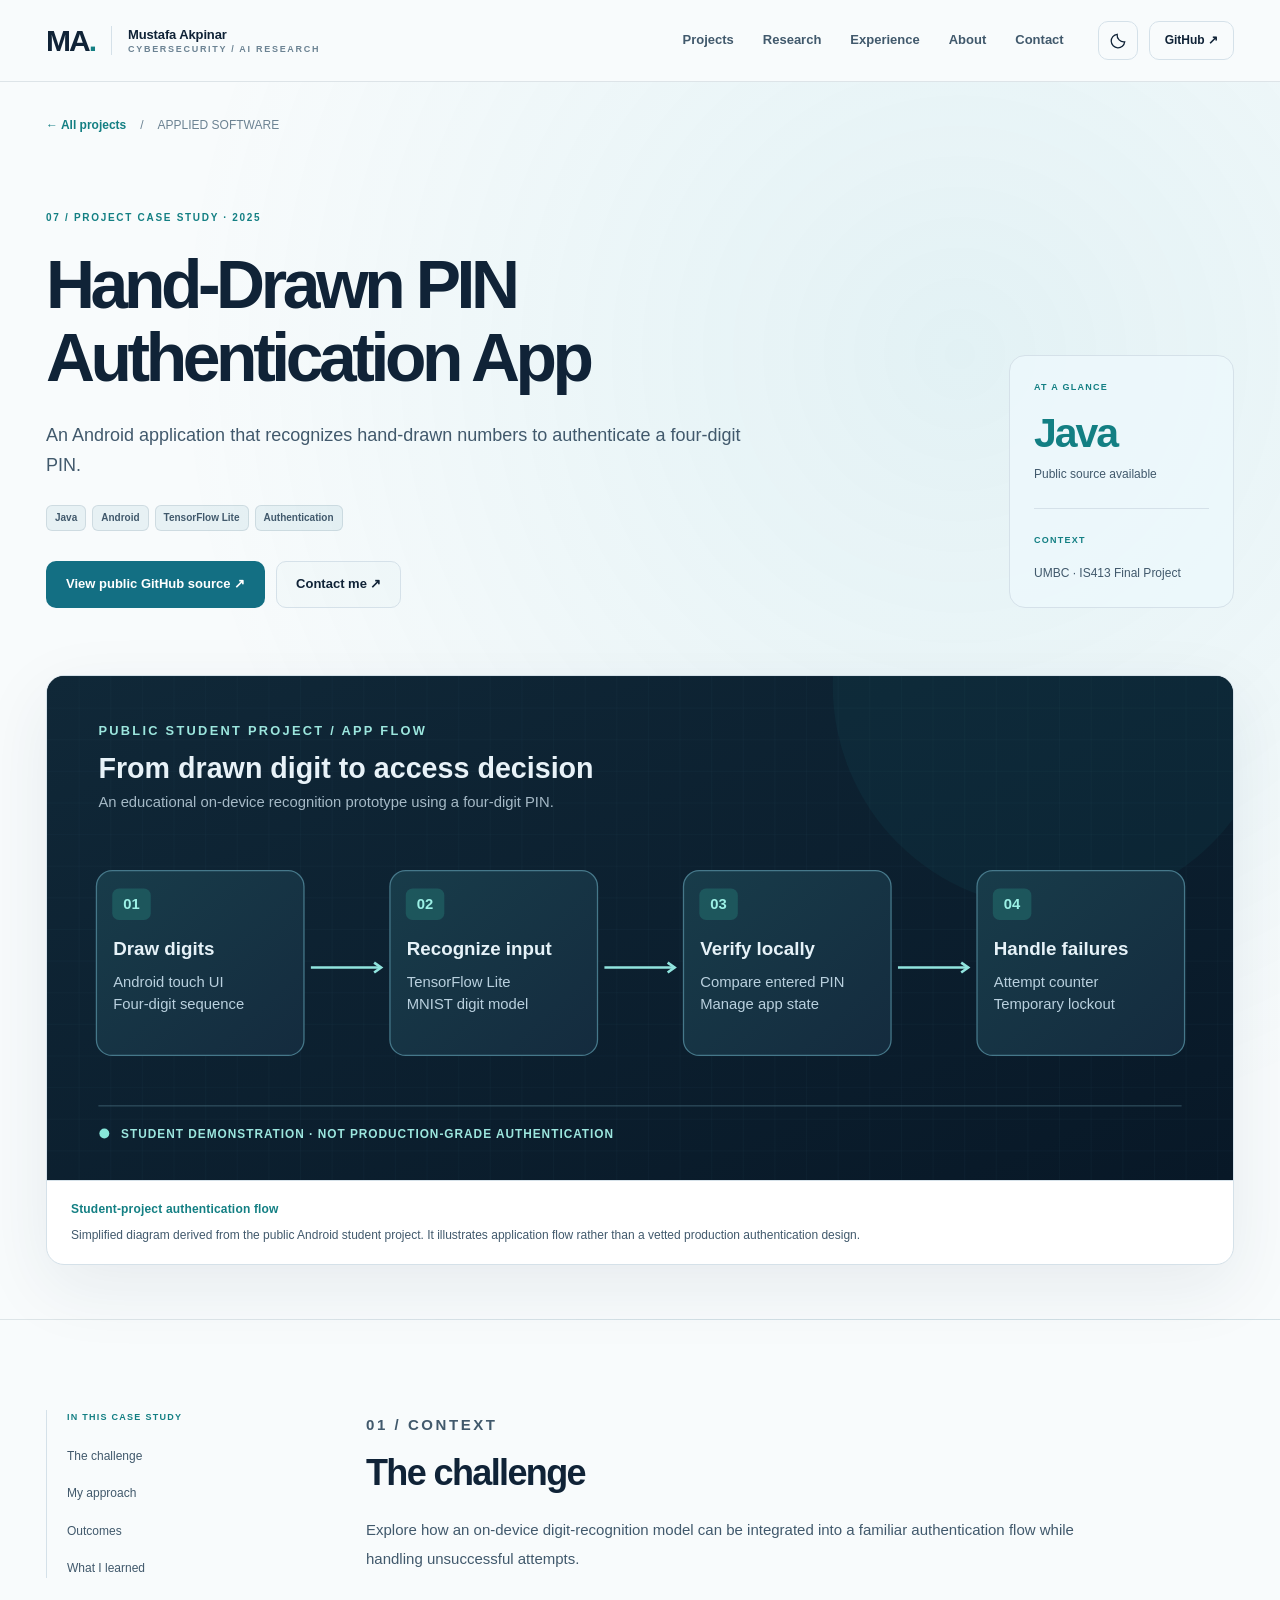
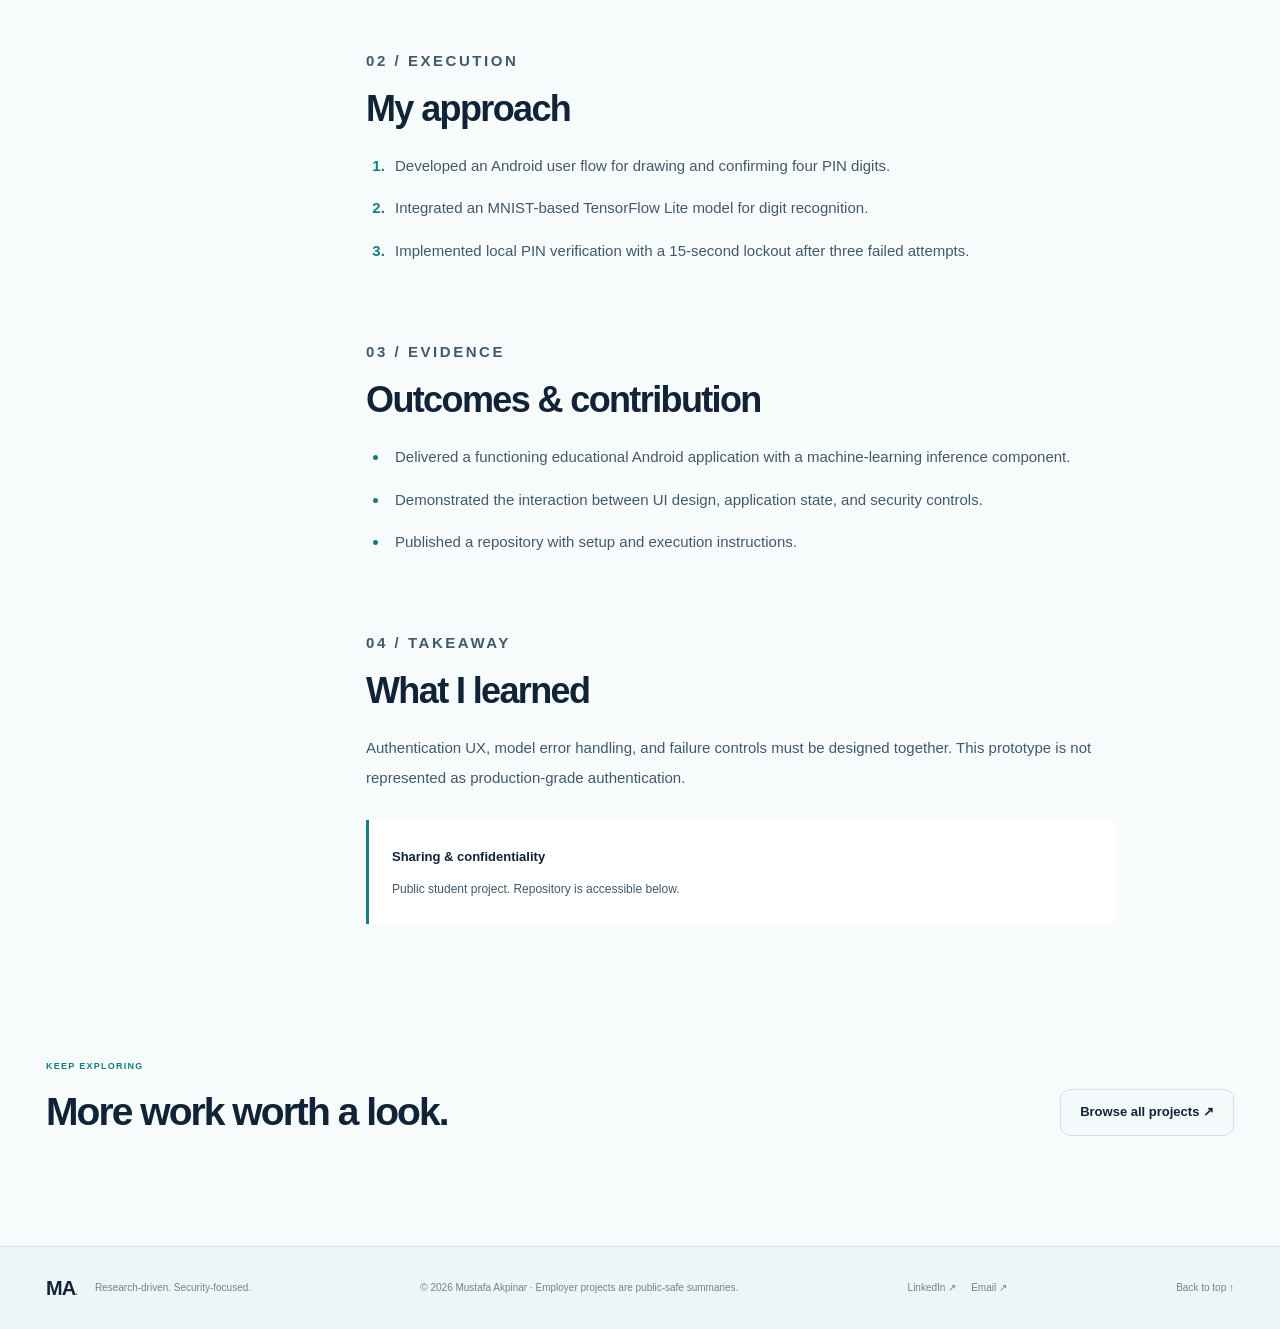
==== projects/android-pin-auth.html @ acc8a4e3 "Move portfolio site files to repository root for GitHub Pages" ====
<!DOCTYPE html>
<html data-theme="light" lang="en"><head><meta charset="utf-8"/><meta content="width=device-width,initial-scale=1" name="viewport"/><meta content="#f8fbfc" name="theme-color"/><meta content="An Android application that recognizes hand-drawn numbers to authenticate a four-digit PIN." name="description"/><title>Hand-Drawn PIN Authentication App | Mustafa Akpinar</title><meta property="og:type" content="website"/><meta property="og:title" content="Mustafa Akpinar | Cybersecurity &amp; AI Research"/><link href="../assets/favicon.svg" rel="icon" type="image/svg+xml"/><link href="../styles.css" rel="stylesheet"/><script>try{const t=localStorage.getItem('ma-theme');if(t==='light'||t==='dark')document.documentElement.dataset.theme=t}catch(e){}</script></head><body><a class="skip-link" href="#main">Skip to content</a>
<header class="site-header" id="top"><div class="container header-inner">
<a aria-label="Mustafa Akpinar, home" class="brand" href="../index.html#top"><span class="brand-mark">MA<span>.</span></span><span class="brand-copy"><strong>Mustafa Akpinar</strong><small>CYBERSECURITY / AI RESEARCH</small></span></a>
<nav aria-label="Primary navigation" class="primary-nav" id="site-nav"><a href="../index.html#work">Projects</a><a href="../index.html#research">Research</a><a href="../index.html#experience">Experience</a><a href="../index.html#about">About</a><a href="../index.html#contact">Contact</a></nav>
<div class="header-actions"><button aria-label="Switch to dark mode" class="theme-toggle" data-theme-toggle="" title="Toggle color theme"><svg aria-hidden="true" class="theme-sun" fill="none" stroke="currentColor" stroke-width="1.7" viewbox="0 0 24 24"><circle cx="12" cy="12" r="4"></circle><path d="M12 2v2m0 16v2M4.93 4.93l1.41 1.41m11.32 11.32 1.41 1.41M2 12h2m16 0h2M4.93 19.07l1.41-1.41M17.66 6.34l1.41-1.41"></path></svg><svg aria-hidden="true" class="theme-moon" fill="none" stroke="currentColor" stroke-width="1.7" viewbox="0 0 24 24"><path d="M20.9 13.1A9 9 0 0 1 10.9 3.1 9 9 0 1 0 20.9 13.1Z"></path></svg></button>
<a class="github-btn" href="https://github.com/makpinar11" rel="noopener noreferrer" target="_blank">GitHub <span aria-hidden="true">↗</span></a>
<button aria-controls="site-nav" aria-expanded="false" aria-label="Open navigation" class="nav-toggle"><span></span><span></span><span></span></button></div>
</div></header><main id="main"><div class="detail-shell"><div class="container"><div class="breadcrumbs"><a href="../index.html#work">← All projects</a><span>/</span><span>APPLIED SOFTWARE</span></div><div class="detail-hero"><div><p class="section-kicker">07 / PROJECT CASE STUDY · 2025</p><h1>Hand-Drawn PIN Authentication App</h1><p class="detail-subtitle">An Android application that recognizes hand-drawn numbers to authenticate a four-digit PIN.</p><div class="tags"><span>Java</span><span>Android</span><span>TensorFlow Lite</span><span>Authentication</span></div><div class="detail-actions"><a class="btn btn-primary" href="https://github.com/makpinar11/IS413-Final-Project" rel="noopener noreferrer" target="_blank">View public GitHub source ↗</a><a class="btn btn-secondary" href="../index.html#contact">Contact me ↗</a></div></div><aside class="detail-stat"><span class="micro-label">AT A GLANCE</span><strong>Java</strong><p>Public source available</p><hr/><span class="micro-label">CONTEXT</span><p>UMBC · IS413 Final Project</p></aside></div><div class="detail-visual"><figure class="architecture-figure"><img alt="Android application flow: user draws four digits, an on-device classifier interprets them, local verification occurs, then failure handling or access decision." height="510" loading="lazy" src="../assets/diagram-android-auth-flow.svg" width="1200"/><figcaption><strong>Student-project authentication flow</strong><span>Simplified diagram derived from the public Android student project. It illustrates application flow rather than a vetted production authentication design.</span><span class="diagram-swipe-hint">On smaller screens, swipe horizontally to explore the diagram →</span></figcaption></figure></div></div></div>
<div class="container detail-layout"><div class="detail-nav"><span class="micro-label">IN THIS CASE STUDY</span><a href="#challenge">The challenge</a><a href="#approach">My approach</a><a href="#outcomes">Outcomes</a><a href="#lessons">What I learned</a></div><div class="detail-content"><section id="challenge"><p class="section-kicker">01 / CONTEXT</p><h2>The challenge</h2><p>Explore how an on-device digit-recognition model can be integrated into a familiar authentication flow while handling unsuccessful attempts.</p></section><section id="approach"><p class="section-kicker">02 / EXECUTION</p><h2>My approach</h2><ol><li>Developed an Android user flow for drawing and confirming four PIN digits.</li><li>Integrated an MNIST-based TensorFlow Lite model for digit recognition.</li><li>Implemented local PIN verification with a 15-second lockout after three failed attempts.</li></ol></section><section id="outcomes"><p class="section-kicker">03 / EVIDENCE</p><h2>Outcomes &amp; contribution</h2><ul><li>Delivered a functioning educational Android application with a machine-learning inference component.</li><li>Demonstrated the interaction between UI design, application state, and security controls.</li><li>Published a repository with setup and execution instructions.</li></ul></section><section id="lessons"><p class="section-kicker">04 / TAKEAWAY</p><h2>What I learned</h2><p>Authentication UX, model error handling, and failure controls must be designed together. This prototype is not represented as production-grade authentication.</p><div class="safe-note"><strong>Sharing &amp; confidentiality</strong><p>Public student project. Repository is accessible below.</p></div></section></div></div><div class="container next-project"><div><span class="micro-label">KEEP EXPLORING</span><h2>More work worth a look.</h2></div><a class="btn btn-secondary" href="../index.html#work">Browse all projects ↗</a></div></main><footer class="footer"><div class="container footer-inner"><div><strong>MA<span class="accent">.</span></strong><span>Research-driven. Security-focused.</span></div><p>© 2026 Mustafa Akpinar · Employer projects are public-safe summaries.</p><div class="footer-links"><a href="https://www.linkedin.com/in/mustafa-akpinar-583558202/" target="_blank" rel="noopener noreferrer" aria-label="Mustafa Akpinar on LinkedIn">LinkedIn ↗</a><a href="mailto:mmahir2004@gmail.com">Email ↗</a></div><a href="#top">Back to top ↑</a></div></footer>
<script defer="" src="../script.js"></script></body></html>
---- styles.css ----
/* Mustafa Akpinar · refined hybrid portfolio · no external dependencies */
:root{color-scheme:dark;--bg:#080f18;--bg-soft:#0b1621;--surface:#0e1b29;--surface-raised:#102333;--surface-tint:rgba(18,42,57,.72);--text:#edf4f7;--text-soft:#b1c2cb;--muted:#78919e;--line:#264151;--line-soft:rgba(153,213,221,.14);--accent:#91e4d7;--accent-strong:#61dacb;--accent-blue:#8cbef9;--glow:rgba(73,211,202,.18);--button-text:#06151b;--shadow:0 22px 70px rgba(0,0,0,.2);--header-bg:rgba(8,15,24,.92);--tag-bg:rgba(132,216,209,.08);--radius:20px;--serif:none}
html[data-theme=light]{color-scheme:light;--bg:#f8fbfc;--bg-soft:#eef5f7;--surface:#fff;--surface-raised:#f6fbfe;--surface-tint:rgba(237,248,252,.87);--text:#102337;--text-soft:#41596c;--muted:#6c8393;--line:#d5e1e9;--line-soft:rgba(26,70,94,.12);--accent:#137f83;--accent-strong:#0a8f8e;--accent-blue:#2865bc;--glow:rgba(28,160,181,.1);--button-text:#fff;--shadow:0 22px 70px rgba(23,55,75,.08);--header-bg:rgba(248,251,252,.94);--tag-bg:rgba(21,111,137,.07)}
*{box-sizing:border-box}html{scroll-behavior:smooth;scroll-padding-top:108px}body{margin:0;background:var(--bg);color:var(--text);font-family:Inter,ui-sans-serif,-apple-system,BlinkMacSystemFont,"Segoe UI",sans-serif;font-size:16px;line-height:1.6;-webkit-font-smoothing:antialiased}a{color:inherit;text-decoration:none}a:hover{color:var(--accent)}button{font:inherit}button,a{-webkit-tap-highlight-color:transparent}button:focus-visible,a:focus-visible{outline:3px solid var(--accent);outline-offset:4px}img,svg{max-width:100%}.container{max-width:1280px;width:calc(100% - 92px);margin:0 auto}.skip-link{position:absolute;top:-100px;left:18px;z-index:99;background:var(--accent);color:var(--button-text);padding:12px 20px;border-radius:10px}.skip-link:focus{top:12px}.accent{color:var(--accent)}
/* Header & navigation */
.site-header{height:82px;position:sticky;top:0;z-index:30;background:var(--header-bg);border-bottom:1px solid var(--line-soft);backdrop-filter:blur(18px);-webkit-backdrop-filter:blur(18px)}.header-inner{display:flex;align-items:center;gap:34px;height:100%}.brand{display:flex;align-items:center;gap:16px;min-width:285px}.brand-mark{letter-spacing:-2px;font-size:30px;line-height:1;font-weight:830;color:var(--text)}.brand-mark span{color:var(--accent)}.brand-copy{border-left:1px solid var(--line);padding-left:16px;display:flex;flex-direction:column;line-height:1.35}.brand-copy strong{font-size:13px;letter-spacing:-.01em}.brand-copy small{font-size:9px;font-weight:780;letter-spacing:.19em;color:var(--muted)}.primary-nav{display:flex;margin-left:auto;align-items:center;gap:29px}.primary-nav a{font-size:13px;color:var(--text-soft);font-weight:630;transition:color .2s}.primary-nav a:hover{color:var(--accent)}.header-actions{display:flex;align-items:center;gap:11px}.theme-toggle,.nav-toggle{height:39px;width:40px;display:inline-flex;align-items:center;justify-content:center;border:1px solid var(--line);border-radius:10px;background:transparent;color:var(--text);cursor:pointer;transition:background .2s,border-color .2s}.theme-toggle:hover,.nav-toggle:hover{background:var(--surface-raised);border-color:var(--accent)}.theme-toggle svg{width:18px;height:18px}.theme-moon{display:none}html[data-theme=light] .theme-sun{display:none}html[data-theme=light] .theme-moon{display:block}.github-btn{padding:9px 15px;border-radius:10px;border:1px solid var(--line);font-size:12px;font-weight:740;white-space:nowrap}.github-btn:hover{border-color:var(--accent)}.nav-toggle{display:none;flex-direction:column;gap:4px}.nav-toggle span{display:block;width:17px;height:1.7px;background:var(--text);transition:transform .2s,opacity .2s}.nav-toggle[aria-expanded=true] span:nth-child(1){transform:translateY(5.7px) rotate(45deg)}.nav-toggle[aria-expanded=true] span:nth-child(2){opacity:0}.nav-toggle[aria-expanded=true] span:nth-child(3){transform:translateY(-5.7px) rotate(-45deg)}
/* atmosphere */
main{position:relative;isolation:isolate}.ambient-glow{position:absolute;pointer-events:none;z-index:-2;top:-220px;right:-270px;width:min(75vw,950px);height:930px;border-radius:50%;background:radial-gradient(ellipse at center,rgba(30,122,156,.16),rgba(33,166,158,.07) 37%,transparent 68%);filter:blur(18px)}html[data-theme=light] .ambient-glow{background:radial-gradient(ellipse at center,rgba(118,182,215,.14),transparent 68%)}.hero-grid{position:absolute;pointer-events:none;z-index:-1;top:0;right:0;width:50%;height:740px;opacity:.18;background-image:linear-gradient(var(--line-soft) 1px,transparent 1px),linear-gradient(90deg,var(--line-soft) 1px,transparent 1px);background-size:44px 44px;mask-image:linear-gradient(90deg,transparent,black 40%,transparent)}
/* hero */
.hero{min-height:670px;padding:77px 0 76px;display:grid;grid-template-columns:1.12fr .9fr;align-items:center;gap:74px}.eyebrow,.section-kicker,.tiny-label,.micro-label{font-weight:790;letter-spacing:.17em;text-transform:uppercase;font-size:11px}.eyebrow{display:flex;align-items:center;gap:10px;color:var(--accent);font-size:10px;letter-spacing:.18em}.eyebrow-sep{opacity:.35}.pulse-dot,.status-dot{width:8px;height:8px;border-radius:100%;background:var(--accent);display:inline-block;box-shadow:0 0 0 5px rgba(106,222,209,.08),0 0 18px var(--glow)}.hero h1{font-size:clamp(42px,4.8vw,76px);line-height:1.085;letter-spacing:-.064em;font-weight:830;margin:33px 0 26px;white-space:nowrap}.headline-highlight{background:linear-gradient(90deg,#b1e8da 8%,#69d6c6 55%,#7da9f7 100%);background-clip:text;-webkit-background-clip:text;color:transparent}html[data-theme=light] .headline-highlight{background:linear-gradient(90deg,#09887e,#2169bb);background-clip:text;-webkit-background-clip:text}.hero-description{max-width:590px;font-size:16px;line-height:1.9;color:var(--text-soft)}.hero-description strong{color:var(--text);font-weight:730}.hero-actions{display:flex;gap:12px;flex-wrap:wrap;margin-top:29px}.btn{min-height:47px;display:inline-flex;align-items:center;justify-content:center;gap:23px;border-radius:10px;font-size:13px;font-weight:740;padding:12px 19px;border:1px solid var(--line);transition:transform .2s,background .2s,border-color .2s,box-shadow .2s}.btn span{font-size:17px}.btn:hover{transform:translateY(-2px)}.btn-primary{background:linear-gradient(118deg,#9de5d9,#78d0ca);color:#071a21;border-color:transparent}.btn-primary:hover{color:#071a21;box-shadow:0 9px 30px var(--glow)}html[data-theme=light] .btn-primary{background:#136f83;color:#fff}html[data-theme=light] .btn-primary:hover{color:#fff}.btn-secondary{background:rgba(100,170,175,.025);color:var(--text);border-color:var(--line)}.btn-secondary:hover{border-color:var(--accent);color:var(--text);background:var(--tag-bg)}.hero-credentials{display:flex;gap:23px;flex-wrap:wrap;margin-top:40px;color:var(--muted);font-size:10px;font-weight:800;letter-spacing:.085em}.hero-credentials b{font-weight:550}.hero-credentials span+span{border-left:1px solid var(--line);padding-left:23px}
/* Benchmark card */
.benchmark-card{overflow:hidden;border:1px solid var(--line);border-radius:18px;background:linear-gradient(145deg,var(--surface-tint),var(--surface));box-shadow:var(--shadow),0 0 70px rgba(45,156,163,.05);position:relative}.benchmark-card:before{content:"";position:absolute;inset:0 0 auto;height:2px;background:linear-gradient(90deg,transparent,var(--accent),transparent);opacity:.55}.panel-header{padding:15px 22px;border-bottom:1px solid var(--line);display:flex;justify-content:space-between;gap:10px;align-items:center;color:var(--muted);font-size:9px;font-weight:800;letter-spacing:.18em}.window-dots{color:var(--accent);font-size:18px;font-style:normal;letter-spacing:-.13em;margin-right:12px}.panel-content{padding:29px 28px 24px}.status-line{display:flex;justify-content:space-between;gap:12px;font-size:9px;letter-spacing:.105em;font-weight:800;color:var(--muted)}.status-line span:first-child{color:var(--accent)}.status-dot{height:6px;width:6px;margin-right:8px;vertical-align:middle}.benchmark-card h2{font-size:clamp(24px,2.25vw,33px);line-height:1.24;letter-spacing:-.046em;margin:23px 0 10px}.benchmark-card h2 em{font-style:normal;color:var(--accent)}.panel-explainer{max-width:390px;font-size:12px;color:var(--text-soft);line-height:1.75;margin:0 0 20px;min-height:45px}.metric-switch{display:inline-flex;padding:3px;background:rgba(127,188,198,.07);border:1px solid var(--line);border-radius:9px;gap:3px;margin-bottom:23px}.metric-btn{border:0;background:none;color:var(--muted);padding:6px 12px;font-size:11px;font-weight:750;cursor:pointer;border-radius:6px}.metric-btn.is-active{color:var(--text);background:var(--surface-raised);box-shadow:0 1px 5px rgba(0,0,0,.1)}.chart{display:grid;gap:17px}.chart-row{display:grid;grid-template-columns:98px 1fr 57px;align-items:center;gap:12px;font-size:11px;color:var(--text-soft)}.chart-row strong{text-align:right;font-size:12px;font-weight:770;color:var(--text)}.chart-track{height:8px;position:relative;border-radius:99px;background:rgba(124,178,189,.16);overflow:hidden}.chart-fill{height:100%;width:var(--bar);border-radius:99px;background:linear-gradient(90deg,#6ac8cf,#a1e6d8);transition:width .38s ease}.chart-row:nth-child(2) .chart-fill{background:linear-gradient(90deg,#5bb3db,#8cbee8)}.chart-row:nth-child(3) .chart-fill{background:linear-gradient(90deg,#8299d4,#b7bee7)}.benchmark-caveat{font-size:10px;color:var(--muted);border-top:1px solid var(--line);padding-top:17px;margin:25px 0 0}.panel-metrics{display:grid;grid-template-columns:repeat(3,1fr);border-top:1px solid var(--line);border-bottom:1px solid var(--line)}.panel-metrics>div{padding:17px 22px;border-right:1px solid var(--line);display:flex;flex-direction:column}.panel-metrics>div:last-child{border-right:0}.panel-metrics b{font-size:26px;line-height:1.2;color:var(--accent);letter-spacing:-.045em}.panel-metrics small{color:var(--muted);font-size:11px}.panel-bottom-link{padding:15px 24px;display:flex;justify-content:space-between;color:var(--accent);font-size:12px;font-weight:770}.panel-bottom-link:hover{background:var(--tag-bg)}
/* band */
.proof-band{border-top:1px solid var(--line);border-bottom:1px solid var(--line);background:var(--surface-tint)}.proof-inner{min-height:96px;display:grid;grid-template-columns:.75fr 1fr 1.2fr 1.15fr;align-items:center;gap:28px}.section-kicker{color:var(--accent);margin:0 0 22px}.proof-inner .section-kicker{margin:0;font-size:10px;white-space:nowrap}.proof-inner>div{display:flex;align-items:center;gap:13px;font-size:12px;font-weight:670;color:var(--text-soft)}.proof-num{border:1px solid var(--line);color:var(--accent);height:31px;min-width:31px;display:grid;place-items:center;border-radius:7px;font-size:10px;font-weight:850}
/* sections */
.section{padding:112px 0;border-bottom:1px solid var(--line-soft)}.section-heading{display:flex;align-items:end;justify-content:space-between;gap:50px;margin-bottom:38px}.section-heading h2,.section h2{font-size:clamp(37px,4.2vw,60px);letter-spacing:-.061em;line-height:1.14;font-weight:810;margin:0}.section h2 span{color:var(--accent)}.section-heading>p{max-width:345px;color:var(--text-soft);font-size:14px;line-height:1.8;margin:0 0 5px}.section-copy{color:var(--text-soft);line-height:1.85;max-width:515px}.section-kicker{font-size:10px}
/* featured cards */
.featured-grid{display:grid;grid-template-columns:repeat(3,minmax(0,1fr));gap:16px}.featured-card{background:linear-gradient(145deg,var(--surface),var(--surface-tint));border:1px solid var(--line);border-radius:var(--radius);overflow:hidden;position:relative;transition:transform .25s,border-color .25s,box-shadow .25s}.featured-card:hover,.project-card:hover{transform:translateY(-5px);border-color:rgba(125,224,213,.65);box-shadow:0 18px 46px rgba(0,0,0,.11)}.card-top{padding:19px 20px 0;display:flex;justify-content:space-between;align-items:center}.tiny-label{color:var(--accent);font-size:9px}.card-arrow{font-size:19px;color:var(--muted)}.featured-visual{padding:20px 20px 0}.schematic{display:flex;gap:10px;align-items:center;justify-content:center;min-height:154px;position:relative;border:1px solid var(--line-soft);border-radius:13px;background:radial-gradient(circle at 55% 50%,rgba(52,163,157,.13),transparent 75%),repeating-linear-gradient(90deg,transparent 0 35px,rgba(82,160,174,.035) 36px),var(--bg-soft);overflow:hidden;padding:20px 15px 29px}.mini-node{min-width:78px;padding:13px 8px;border:1px solid var(--line);background:var(--surface);border-radius:8px;font-size:10px;line-height:1.35;text-align:center;color:var(--muted)}.mini-node b{font-size:11px;color:var(--text);font-weight:730}.mini-node-bright{border-color:var(--accent);box-shadow:0 0 26px rgba(88,204,193,.1)}.wire{height:1px;flex:1;min-width:9px;max-width:40px;background:linear-gradient(90deg,var(--line),var(--accent));position:relative}.wire:after{content:"›";color:var(--accent);position:absolute;right:-2px;top:-13px;font-size:14px}.schematic-caption{position:absolute;bottom:10px;text-align:center;font-size:8px;letter-spacing:.14em;font-weight:790;color:var(--muted)}.schematic-simple{flex-direction:column;gap:8px;color:var(--muted);font-size:10px;letter-spacing:.1em}.schematic-orbit{font-size:43px;line-height:1;color:var(--accent)}.featured-body{padding:24px 23px 23px}.project-org{font-size:10px;color:var(--muted);font-weight:780;letter-spacing:.025em}.featured-card h3{font-size:21px;line-height:1.25;letter-spacing:-.033em;margin:9px 0 11px;min-height:55px}.featured-card p{font-size:12.5px;line-height:1.75;color:var(--text-soft);min-height:91px;margin:0 0 17px}.tags{display:flex;flex-wrap:wrap;gap:6px}.tags span{border-radius:6px;background:var(--tag-bg);border:1px solid var(--line-soft);color:var(--text-soft);padding:4px 8px;font-size:10px;font-weight:550}.text-link{display:inline-flex;align-items:center;gap:8px;color:var(--accent);font-size:12px;font-weight:780}.text-link:hover{gap:13px}.featured-card .text-link{margin-top:21px}.all-work-head{display:flex;justify-content:space-between;align-items:end;gap:24px;margin:72px 0 23px}.all-work-head h3{font-size:26px;letter-spacing:-.04em;margin:0}.all-work-head p{font-size:13px;color:var(--muted);margin:3px 0 0}.filters{display:flex;gap:7px;flex-wrap:wrap}.filter-btn{border:1px solid var(--line);border-radius:99px;background:transparent;color:var(--text-soft);padding:8px 14px;cursor:pointer;font-size:11px;font-weight:750}.filter-btn span{opacity:.65}.filter-btn.active{background:var(--accent);border-color:var(--accent);color:var(--button-text)}.filter-btn:not(.active):hover{border-color:var(--accent);color:var(--text)}.project-grid{display:grid;grid-template-columns:repeat(3,minmax(0,1fr));gap:14px}.project-card{padding:25px;background:var(--surface);border:1px solid var(--line);border-radius:17px;min-height:320px;display:flex;flex-direction:column;transition:transform .25s,border-color .25s,box-shadow .25s}.project-card[hidden]{display:none}.project-card-top{display:flex;justify-content:space-between;align-items:center;margin-bottom:21px}.project-glyph{font-size:30px;color:var(--accent);line-height:1}.project-card h3{font-size:20px;line-height:1.3;letter-spacing:-.03em;margin:8px 0 9px}.project-card p{font-size:12px;line-height:1.7;color:var(--text-soft);margin:0 0 16px}.project-card .tags{margin-top:auto}.project-card .text-link{margin-top:19px}.disclosure{border:1px dashed var(--line);color:var(--muted);font-size:11px;line-height:1.7;padding:15px 18px;border-radius:10px;margin:25px 0 0}.disclosure span{color:var(--accent);margin-right:6px}
/* research */
.research-section{background:linear-gradient(115deg,transparent,rgba(41,118,127,.075),transparent)}.research-layout{display:grid;grid-template-columns:1fr 1fr;gap:100px}.research-layout .section-copy{margin:23px 0 27px}.research-facts{border-top:1px solid var(--line)}.research-fact{padding:23px 2px;border-bottom:1px solid var(--line)}.research-fact>span{font-size:10px;color:var(--accent);letter-spacing:.15em;font-weight:780}.research-fact strong{display:block;margin-top:8px;font-size:19px;letter-spacing:-.03em}.research-fact p{color:var(--text-soft);font-size:12px;line-height:1.7;margin:8px 0 0}
/* experience */
.experience-grid{display:grid;grid-template-columns:1fr 1fr;gap:16px}.experience-card{border:1px solid var(--line);border-radius:18px;padding:34px;background:var(--surface);position:relative;overflow:hidden}.experience-card:before{content:"";height:3px;width:120px;position:absolute;top:0;left:34px;background:linear-gradient(90deg,var(--accent),transparent)}.experience-card-top{display:flex;justify-content:space-between;gap:15px;align-items:center;font-size:9px;font-weight:760;letter-spacing:.1em;color:var(--muted)}.experience-card-top .work-year{color:var(--accent)}.experience-card h3{font-size:25px;letter-spacing:-.043em;line-height:1.25;margin:26px 0 14px}.experience-card p{color:var(--text-soft);font-size:13px;line-height:1.85}.experience-card ul{color:var(--text-soft);font-size:12px;padding:0 0 0 18px;line-height:2.1;margin:13px 0 24px}.experience-card li::marker{color:var(--accent)}
/* about */
.about-layout{display:grid;grid-template-columns:1.02fr .9fr;gap:130px}.about-layout>div>p:not(.section-kicker){max-width:550px;font-size:14px;color:var(--text-soft);line-height:1.95}.about-layout h2{margin-bottom:23px}.about-side{border-left:1px solid var(--line);padding-left:45px}.info-block+.info-block{padding-top:28px;border-top:1px solid var(--line);margin-top:24px}.micro-label{display:block;color:var(--accent);font-size:9px;letter-spacing:.14em;margin-bottom:16px}.info-block h3{font-size:15px;letter-spacing:-.02em;margin:15px 0 2px}.info-block p{color:var(--text-soft);font-size:12px;margin:4px 0 0}.cert-list{display:flex;flex-wrap:wrap;gap:9px}.cert-list span{padding:8px 11px;border:1px solid var(--line);border-radius:7px;font-size:11px;color:var(--text-soft)}
/* toolkit */
.skills-section{background:var(--bg-soft)}.skills-section h2{margin-bottom:30px}.skill-grid{display:grid;grid-template-columns:repeat(3,1fr);border:1px solid var(--line);border-radius:17px;overflow:hidden}.skill-grid article{padding:30px;border-right:1px solid var(--line);background:var(--surface)}.skill-grid article:last-child{border-right:0}.skill-grid article>span{font-size:10px;letter-spacing:.13em;color:var(--accent);font-weight:800}.skill-grid h3{font-size:19px;letter-spacing:-.03em;margin:18px 0 9px}.skill-grid p{font-size:12px;line-height:1.9;color:var(--text-soft)}
/* Contact & footer */
.contact-section{background:radial-gradient(ellipse at 80% 35%,var(--glow),transparent 50%)}.contact-inner{display:flex;align-items:end;justify-content:space-between;gap:32px}.contact-inner p:not(.section-kicker){max-width:520px;font-size:14px;color:var(--text-soft);line-height:1.8;margin:24px 0 0}.contact-actions{display:flex;gap:12px;flex-wrap:wrap;margin-bottom:4px}.footer{border-top:1px solid var(--line);padding:25px 0;background:var(--bg-soft)}.footer-inner{display:flex;align-items:center;justify-content:space-between;gap:28px}.footer-inner>div{display:flex;align-items:center;gap:18px}.footer-inner strong{font-size:20px;letter-spacing:-.05em}.footer-inner span,.footer-inner p,.footer-inner a{color:var(--muted);font-size:10px}.footer-inner p{margin:0}.footer-inner a{white-space:nowrap}
/* case study pages */
.detail-shell{background:radial-gradient(ellipse at 75% 22%,var(--glow),transparent 58%);border-bottom:1px solid var(--line-soft)}.breadcrumbs{padding:34px 0 0;display:flex;align-items:center;gap:14px;font-size:12px;color:var(--muted)}.breadcrumbs a{color:var(--accent);font-weight:760}.detail-hero{display:grid;grid-template-columns:minmax(0,1fr) 225px;gap:65px;padding:75px 0 42px;align-items:end}.detail-hero h1{font-size:clamp(45px,5.3vw,76px);line-height:1.08;letter-spacing:-.065em;margin:0 0 25px;max-width:880px}.detail-subtitle{font-size:18px;color:var(--text-soft);line-height:1.7;max-width:700px;margin:0 0 24px}.detail-actions{margin-top:30px;display:flex;gap:11px;flex-wrap:wrap}.detail-stat{padding:24px;border:1px solid var(--line);border-radius:16px;background:var(--surface-tint)}.detail-stat strong{font-size:41px;line-height:1.15;letter-spacing:-.05em;color:var(--accent);display:block}.detail-stat p{font-size:12px;color:var(--text-soft);margin:8px 0 0;line-height:1.6}.detail-stat hr{border:0;border-top:1px solid var(--line);margin:24px 0}.detail-visual{margin:18px 0 65px}.detail-visual .schematic{min-height:230px}.detail-visual .mini-node{min-width:145px;padding:23px 15px;font-size:13px}.detail-visual .mini-node b{font-size:15px}.detail-visual .wire{max-width:150px}.detail-visual .schematic-caption{bottom:21px;font-size:10px}.detail-layout{display:grid;grid-template-columns:230px minmax(0,750px);gap:90px;padding:90px 0 100px}.detail-nav{position:sticky;top:128px;align-self:start;display:flex;flex-direction:column;gap:18px;border-left:1px solid var(--line);padding-left:20px}.detail-nav .micro-label{margin-bottom:5px}.detail-nav a{font-size:12px;color:var(--text-soft)}.detail-nav a:hover{color:var(--accent)}.detail-content section+section{margin-top:72px}.detail-content .section-kicker{margin:0 0 12px}.detail-content h2{font-size:36px;line-height:1.2;letter-spacing:-.045em;margin:0 0 21px}.detail-content p,.detail-content li{font-size:15px;color:var(--text-soft);line-height:1.95}.detail-content ol,.detail-content ul{padding-left:23px}.detail-content li{padding-left:6px;margin:0 0 13px}.detail-content li::marker{color:var(--accent);font-weight:800}.safe-note{padding:23px;margin:28px 0 0;border-left:3px solid var(--accent);background:var(--surface);border-radius:0 12px 12px 0}.safe-note strong{font-size:13px}.safe-note p{font-size:12px;margin:9px 0 0}.next-project{padding:35px 0 110px;display:flex;align-items:end;justify-content:space-between;gap:20px}.next-project h2{font-size:39px;letter-spacing:-.05em;line-height:1.2;margin:0}
/* motion */
@keyframes emerge{from{opacity:0;transform:translateY(12px)}to{opacity:1;transform:translateY(0)}}.hero-copy,.benchmark-card{animation:emerge .62s both}.benchmark-card{animation-delay:.12s}
/* breakpoints */
@media(max-width:1150px){.container{width:calc(100% - 64px)}.header-inner{gap:20px}.brand{min-width:245px}.primary-nav{gap:17px}.hero{gap:32px;grid-template-columns:1.05fr 1fr}.hero h1{font-size:clamp(43px,4.8vw,65px)}.panel-content{padding:25px 20px}.featured-grid{gap:12px}.featured-body{padding:19px}.about-layout{gap:70px}.proof-inner{gap:12px}.mini-node{min-width:60px}}
@media(max-width:900px){.site-header{height:72px}.container{width:calc(100% - 44px)}.brand{margin-right:auto}.primary-nav{position:absolute;left:0;right:0;top:71px;display:none;flex-direction:column;align-items:stretch;gap:0;margin:0;background:var(--header-bg);backdrop-filter:blur(16px);border-bottom:1px solid var(--line);padding:12px 22px 21px}.primary-nav.is-open{display:flex}.primary-nav a{padding:12px 16px;font-size:14px;border-bottom:1px solid var(--line-soft)}.nav-toggle{display:flex}.hero{grid-template-columns:1fr;min-height:0;gap:55px;padding:65px 0}.hero h1{font-size:clamp(48px,7.5vw,72px)}.hero-description{max-width:650px}.benchmark-card{max-width:670px;width:100%;margin:auto}.proof-inner{grid-template-columns:repeat(3,1fr);gap:15px;padding:20px 0}.proof-inner .section-kicker{grid-column:1/-1}.section{padding:78px 0}.section-heading{align-items:start;flex-direction:column;gap:15px}.featured-grid{grid-template-columns:repeat(2,1fr)}.featured-grid .featured-card:nth-child(3){grid-column:1/-1}.featured-card:nth-child(3) .featured-visual{max-width:65%;margin:0 auto}.featured-card p{min-height:0}.project-grid{grid-template-columns:repeat(2,1fr)}.research-layout{gap:50px}.about-layout{gap:45px}.about-side{padding-left:30px}.detail-hero{gap:24px}}
@media(max-width:680px){.container{width:calc(100% - 34px)}.brand{min-width:0;gap:9px}.brand-mark{font-size:25px}.brand-copy{padding-left:10px}.brand-copy strong{font-size:11px}.brand-copy small{font-size:7px;letter-spacing:.09em}.github-btn{display:none}.header-actions{gap:8px}.hero{padding:53px 0 48px;gap:37px}.eyebrow{font-size:9px;letter-spacing:.1em}.hero h1{white-space:normal;font-size:clamp(38px,9.25vw,58px);margin:22px 0 19px}.hero-description{font-size:14px;line-height:1.82}.hero-actions .btn{flex:1;gap:9px;min-width:0;padding:11px 12px;font-size:11px}.hero-credentials{margin-top:24px;gap:8px;font-size:9px}.hero-credentials span+span{border-left:0;padding-left:0}.benchmark-card h2{font-size:26px}.panel-header{font-size:8px;letter-spacing:.07em;padding:14px 15px}.panel-content{padding:20px 18px}.status-line{font-size:8px}.chart-row{grid-template-columns:85px 1fr 45px;gap:8px;font-size:10px}.chart-row strong{font-size:10px}.panel-metrics>div{padding:15px 12px}.panel-metrics b{font-size:22px}.proof-inner{grid-template-columns:1fr;gap:15px}.proof-inner>div{font-size:11px}.proof-inner .section-kicker{padding-bottom:4px}.section{padding:69px 0}.section-heading h2,.section h2{font-size:clamp(33px,9.6vw,49px)}.section-heading>p{font-size:13px}.featured-grid{grid-template-columns:1fr}.featured-grid .featured-card:nth-child(3){grid-column:auto}.featured-card:nth-child(3) .featured-visual{max-width:none}.featured-card h3{min-height:0}.featured-card p{min-height:0}.all-work-head{align-items:start;flex-direction:column;margin-top:55px}.project-grid{grid-template-columns:1fr}.project-card{min-height:0}.research-layout,.experience-grid,.about-layout,.skill-grid{grid-template-columns:1fr}.research-layout{gap:39px}.experience-card{padding:27px}.experience-card-top{flex-wrap:wrap}.about-side{border-left:0;border-top:1px solid var(--line);padding:30px 0 0}.skill-grid article{border-right:0;border-bottom:1px solid var(--line)}.skill-grid article:last-child{border-bottom:0}.contact-inner{align-items:start;flex-direction:column}.footer-inner{flex-wrap:wrap;gap:9px}.footer-inner p{order:3;width:100%}.detail-hero{grid-template-columns:1fr;padding:50px 0 30px}.detail-hero h1{font-size:clamp(40px,10vw,60px)}.detail-subtitle{font-size:15px}.detail-stat{max-width:320px}.detail-visual{margin:0 0 45px}.detail-visual .schematic{min-height:175px;padding:12px 9px 28px;gap:5px}.detail-visual .mini-node{min-width:0;flex:1;padding:12px 5px;font-size:10px}.detail-visual .mini-node b{font-size:10px}.detail-visual .wire{min-width:8px}.detail-visual .schematic-caption{font-size:7px}.detail-layout{grid-template-columns:1fr;gap:40px;padding:56px 0}.detail-nav{position:static;display:grid;grid-template-columns:repeat(2,1fr);gap:13px;padding:16px;border:1px solid var(--line);border-radius:12px}.detail-nav .micro-label{grid-column:1/-1;margin:0}.detail-content h2{font-size:30px}.detail-content section+section{margin-top:50px}.detail-content p,.detail-content li{font-size:14px}.next-project{align-items:start;flex-direction:column;padding-bottom:80px}.next-project h2{font-size:32px}}
@media(max-width:370px){.container{width:calc(100% - 28px)}.brand-copy small{font-size:6.3px}.hero h1{font-size:37px}.hero-actions{flex-direction:column}.hero-actions .btn{width:100%}.chart-row{grid-template-columns:74px 1fr 45px}.mini-node{padding:10px 5px}}
@media(prefers-reduced-motion:reduce){*,*::before,*::after{animation-duration:.01ms!important;animation-iteration-count:1!important;transition-duration:.01ms!important;scroll-behavior:auto!important}}
/* Decorative glow intentionally extends beyond the visual canvas, not the scrollable area. */
body{overflow-x:clip}main{overflow-x:clip}

/* Research result table */
.results-table-wrap{overflow-x:auto;border:1px solid var(--line);border-radius:12px;margin-top:21px}.results-table{border-collapse:collapse;width:100%;font-size:13px}.results-table caption{text-align:left;font-size:11px;color:var(--muted);padding:15px 18px;background:var(--surface)}.results-table th,.results-table td{text-align:left;padding:13px 18px;border-top:1px solid var(--line)}.results-table thead th{font-size:11px;color:var(--accent);font-weight:790;letter-spacing:.04em}.results-table tbody th{font-weight:660}.results-table td{color:var(--text-soft)}.detail-content p.results-footnote{font-size:12px;color:var(--muted);line-height:1.8}

/* v4: generalized, security-reviewed architecture illustrations */
.architecture-figure{margin:0;border:1px solid var(--line);border-radius:18px;overflow:hidden;background:var(--surface);box-shadow:var(--shadow)}
.architecture-figure img{display:block;width:100%;height:auto;background:#0d1e2a}
.architecture-figure figcaption{padding:18px 24px;display:grid;gap:6px;border-top:1px solid var(--line);color:var(--text-soft);font-size:12px;line-height:1.7}
.architecture-figure figcaption strong{font-size:12px;letter-spacing:.015em;color:var(--accent)}
.detail-visual:has(.architecture-figure){margin:25px 0 54px}
@media(max-width:680px){.architecture-figure{overflow-x:auto}.architecture-figure img{width:850px;max-width:none}.architecture-figure figcaption{width:max(100%,850px);min-width:0}.detail-visual:has(.architecture-figure){margin:0 0 38px}}

.diagram-swipe-hint{display:none;color:var(--accent);font-weight:700}
@media(max-width:680px){.architecture-figure figcaption{width:100%;position:sticky;left:0;box-sizing:border-box}.diagram-swipe-hint{display:block}.architecture-figure img{width:850px}}

/* Version 6: confirmed public contact channels */
.about-contact-line a{display:inline-flex;gap:8px;font-weight:730;color:var(--accent);border-bottom:1px solid var(--line);padding-bottom:3px}
.footer-inner .footer-links{display:flex;gap:15px;align-items:center}
.footer-links a:hover{color:var(--accent)}
@media(max-width:920px){.footer-inner{flex-wrap:wrap;justify-content:flex-start}.footer-inner p{order:3;width:100%}}
@media(max-width:680px){.contact-actions{width:100%}.contact-actions .btn{justify-content:center;flex-grow:1}.footer-inner .footer-links{gap:15px;flex-wrap:wrap}}

/* Version 8: owner-provided professional portrait; scoped to About section. */
.profile-panel{display:grid;grid-template-columns:144px minmax(0,1fr);gap:19px;align-items:center;margin:0 0 29px;padding:14px;border:1px solid var(--line);border-radius:17px;background:var(--surface);box-shadow:var(--shadow);overflow:hidden}
.profile-photo-frame{position:relative;aspect-ratio:4/4.65;border-radius:11px;overflow:hidden;background:var(--bg-soft);isolation:isolate}
.profile-photo-frame::after{content:"";pointer-events:none;position:absolute;inset:0;border:1px solid var(--line-soft);border-radius:11px}
.profile-photo-frame picture,.profile-photo-frame img{display:block;width:100%;height:100%}
.profile-photo-frame img{object-fit:cover;object-position:center 39%;filter:none}
.profile-panel-copy{display:flex;flex-direction:column;align-items:flex-start;min-width:0;gap:6px}
.profile-panel-copy .micro-label{margin-bottom:5px}
.profile-panel-copy strong{font-size:21px;line-height:1.17;letter-spacing:-.045em;color:var(--text)}
.profile-panel-role{display:block;font-size:12px;line-height:1.5;color:var(--text-soft)}
.profile-panel-link{margin-top:15px;font-size:12px;font-weight:750;line-height:1.3;color:var(--accent);border-bottom:1px solid var(--line);padding-bottom:5px}
.profile-panel-link:hover{color:var(--accent-strong);border-color:var(--accent-strong)}
@media(max-width:1100px) and (min-width:681px){.profile-panel{grid-template-columns:115px minmax(0,1fr);gap:13px;padding:10px}.profile-panel-copy strong{font-size:17px}.profile-panel-link{margin-top:5px}}
@media(max-width:400px){.profile-panel{grid-template-columns:118px minmax(0,1fr);gap:13px;padding:10px}.profile-panel-copy strong{font-size:17px}.profile-panel-role{font-size:11px}.profile-panel-link{font-size:11px;margin-top:6px}}
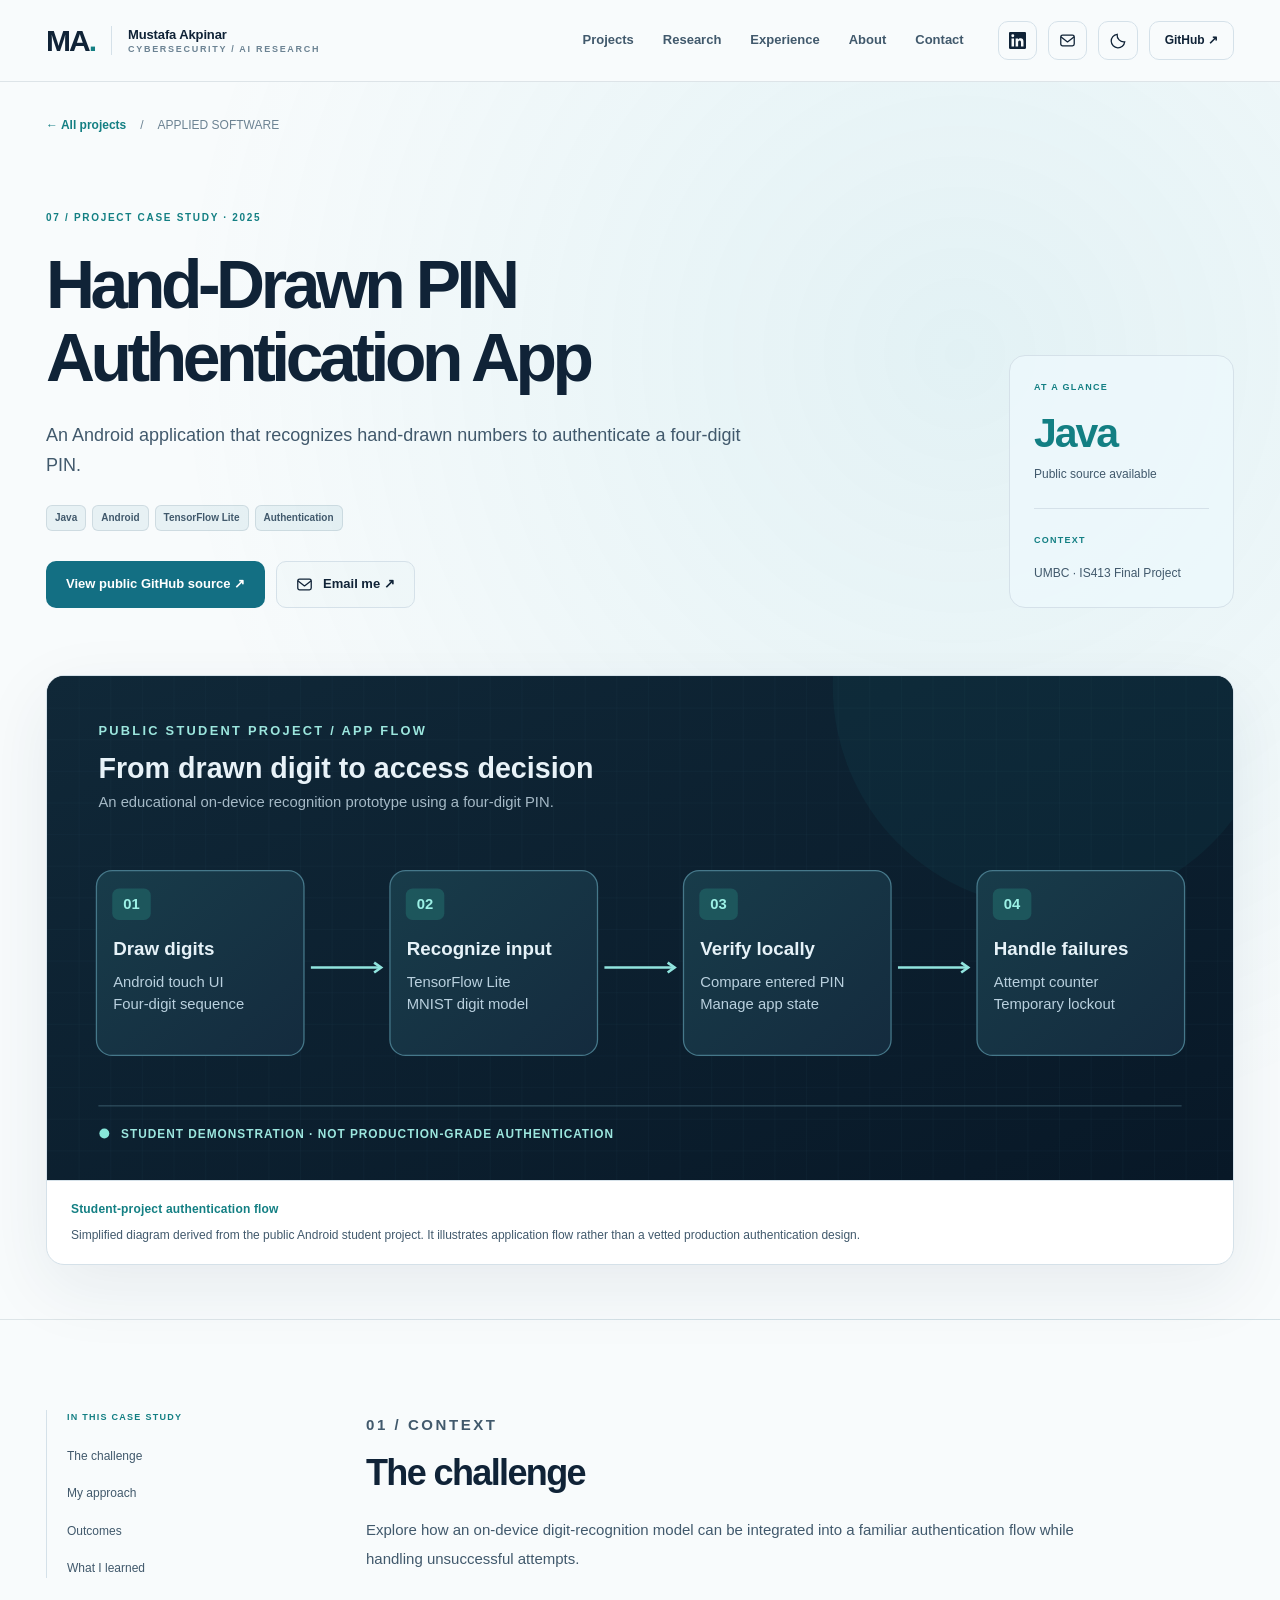
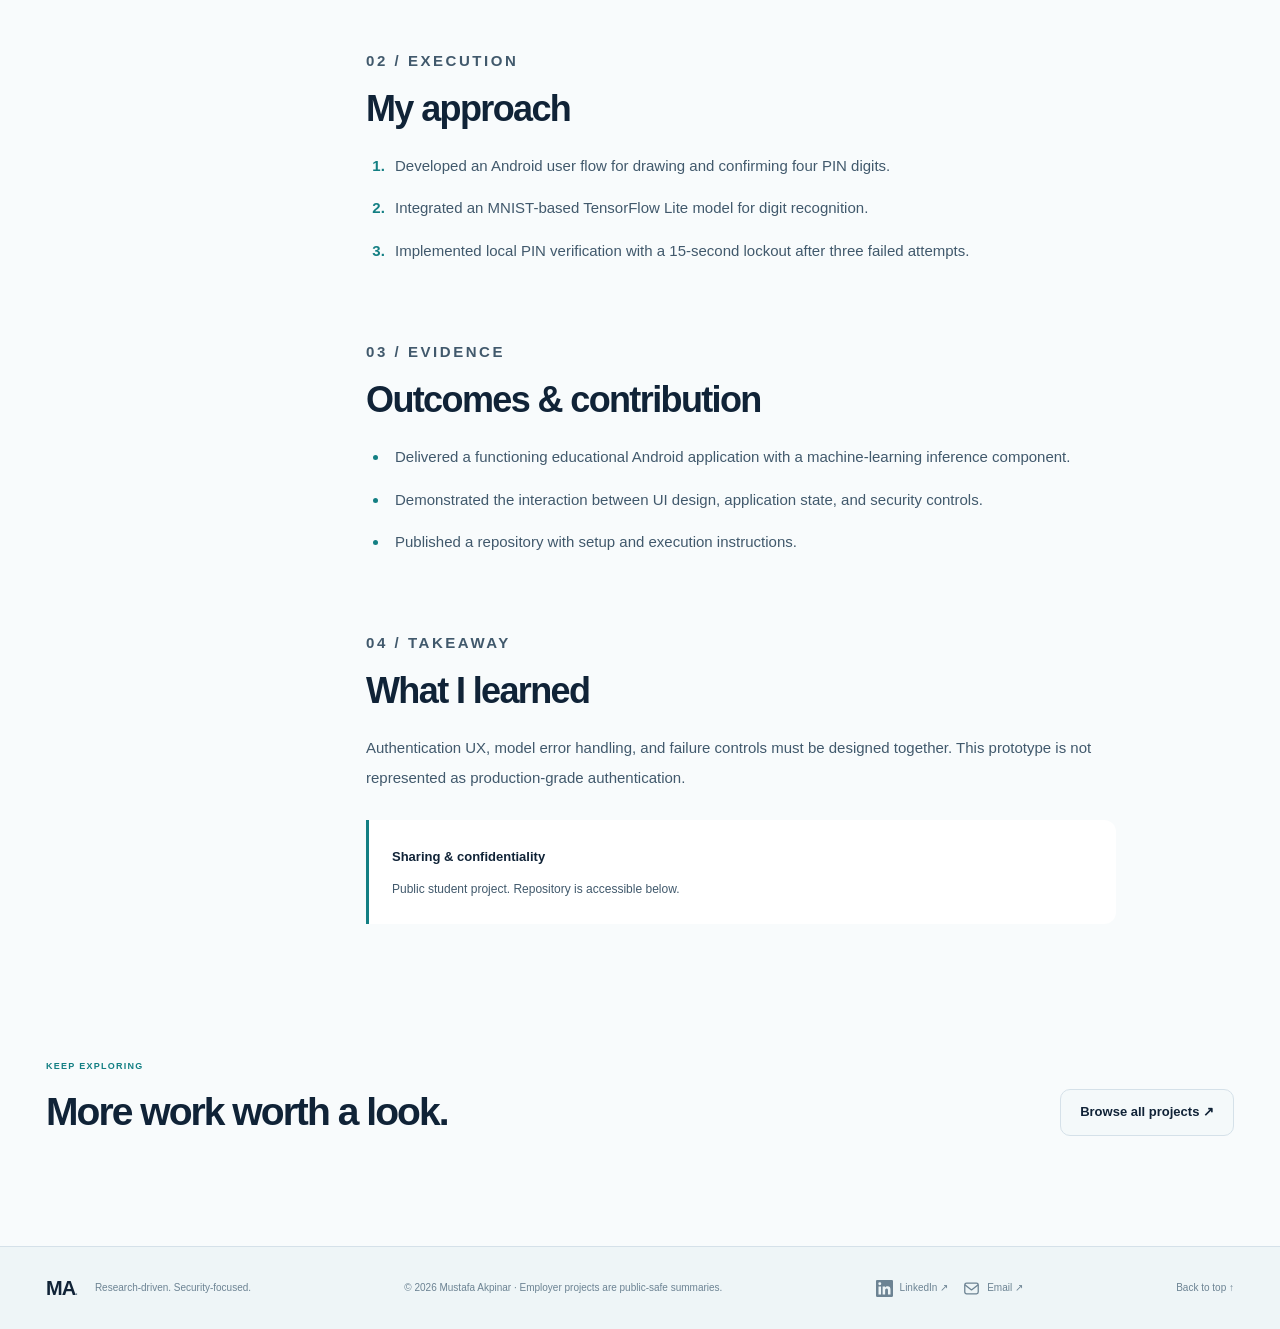
==== commit 5396988d: "Add LinkedIn and email icons to global header and contact links" ====
--- a/projects/android-pin-auth.html
+++ b/projects/android-pin-auth.html
@@ -3,9 +3,9 @@
 <header class="site-header" id="top"><div class="container header-inner">
 <a aria-label="Mustafa Akpinar, home" class="brand" href="../index.html#top"><span class="brand-mark">MA<span>.</span></span><span class="brand-copy"><strong>Mustafa Akpinar</strong><small>CYBERSECURITY / AI RESEARCH</small></span></a>
 <nav aria-label="Primary navigation" class="primary-nav" id="site-nav"><a href="../index.html#work">Projects</a><a href="../index.html#research">Research</a><a href="../index.html#experience">Experience</a><a href="../index.html#about">About</a><a href="../index.html#contact">Contact</a></nav>
-<div class="header-actions"><button aria-label="Switch to dark mode" class="theme-toggle" data-theme-toggle="" title="Toggle color theme"><svg aria-hidden="true" class="theme-sun" fill="none" stroke="currentColor" stroke-width="1.7" viewbox="0 0 24 24"><circle cx="12" cy="12" r="4"></circle><path d="M12 2v2m0 16v2M4.93 4.93l1.41 1.41m11.32 11.32 1.41 1.41M2 12h2m16 0h2M4.93 19.07l1.41-1.41M17.66 6.34l1.41-1.41"></path></svg><svg aria-hidden="true" class="theme-moon" fill="none" stroke="currentColor" stroke-width="1.7" viewbox="0 0 24 24"><path d="M20.9 13.1A9 9 0 0 1 10.9 3.1 9 9 0 1 0 20.9 13.1Z"></path></svg></button>
+<div class="header-actions"><a class="social-nav-link" aria-label="Visit Mustafa Akpinar on LinkedIn (opens in a new tab)" href="https://www.linkedin.com/in/mustafa-akpinar-583558202/" target="_blank" rel="noopener noreferrer"><svg aria-hidden="true" focusable="false" class="contact-icon" viewBox="0 0 24 24" fill="currentColor"><path d="M20.447 20.452h-3.554v-5.569c0-1.328-.027-3.037-1.852-3.037-1.853 0-2.136 1.445-2.136 2.94v5.666H9.35V9h3.414v1.561h.049c.476-.9 1.637-1.85 3.37-1.85 3.601 0 4.268 2.37 4.268 5.455v6.286ZM5.337 7.433a2.062 2.062 0 1 1 0-4.124 2.062 2.062 0 0 1 0 4.124Zm1.782 13.019H3.555V9h3.564v11.452ZM22.225 0H1.771C.792 0 0 .774 0 1.729v20.542C0 23.227.792 24 1.771 24h20.451c.978 0 1.778-.773 1.778-1.729V1.729C24 .774 23.203 0 22.225 0Z"/></svg><span class="social-nav-label">LinkedIn</span></a><a class="social-nav-link" aria-label="Email Mustafa Akpinar" href="mailto:mmahir2004@gmail.com"><svg aria-hidden="true" focusable="false" class="contact-icon" viewBox="0 0 24 24" fill="none" stroke="currentColor" stroke-width="1.8" stroke-linecap="round" stroke-linejoin="round"><rect x="2.5" y="4.5" width="19" height="15" rx="2.5"/><path d="m3 7 9 7 9-7"/></svg><span class="social-nav-label">Email me</span></a><button aria-label="Switch to dark mode" class="theme-toggle" data-theme-toggle="" title="Toggle color theme"><svg aria-hidden="true" class="theme-sun" fill="none" stroke="currentColor" stroke-width="1.7" viewbox="0 0 24 24"><circle cx="12" cy="12" r="4"></circle><path d="M12 2v2m0 16v2M4.93 4.93l1.41 1.41m11.32 11.32 1.41 1.41M2 12h2m16 0h2M4.93 19.07l1.41-1.41M17.66 6.34l1.41-1.41"></path></svg><svg aria-hidden="true" class="theme-moon" fill="none" stroke="currentColor" stroke-width="1.7" viewbox="0 0 24 24"><path d="M20.9 13.1A9 9 0 0 1 10.9 3.1 9 9 0 1 0 20.9 13.1Z"></path></svg></button>
 <a class="github-btn" href="https://github.com/makpinar11" rel="noopener noreferrer" target="_blank">GitHub <span aria-hidden="true">↗</span></a>
 <button aria-controls="site-nav" aria-expanded="false" aria-label="Open navigation" class="nav-toggle"><span></span><span></span><span></span></button></div>
-</div></header><main id="main"><div class="detail-shell"><div class="container"><div class="breadcrumbs"><a href="../index.html#work">← All projects</a><span>/</span><span>APPLIED SOFTWARE</span></div><div class="detail-hero"><div><p class="section-kicker">07 / PROJECT CASE STUDY · 2025</p><h1>Hand-Drawn PIN Authentication App</h1><p class="detail-subtitle">An Android application that recognizes hand-drawn numbers to authenticate a four-digit PIN.</p><div class="tags"><span>Java</span><span>Android</span><span>TensorFlow Lite</span><span>Authentication</span></div><div class="detail-actions"><a class="btn btn-primary" href="https://github.com/makpinar11/IS413-Final-Project" rel="noopener noreferrer" target="_blank">View public GitHub source ↗</a><a class="btn btn-secondary" href="../index.html#contact">Contact me ↗</a></div></div><aside class="detail-stat"><span class="micro-label">AT A GLANCE</span><strong>Java</strong><p>Public source available</p><hr/><span class="micro-label">CONTEXT</span><p>UMBC · IS413 Final Project</p></aside></div><div class="detail-visual"><figure class="architecture-figure"><img alt="Android application flow: user draws four digits, an on-device classifier interprets them, local verification occurs, then failure handling or access decision." height="510" loading="lazy" src="../assets/diagram-android-auth-flow.svg" width="1200"/><figcaption><strong>Student-project authentication flow</strong><span>Simplified diagram derived from the public Android student project. It illustrates application flow rather than a vetted production authentication design.</span><span class="diagram-swipe-hint">On smaller screens, swipe horizontally to explore the diagram →</span></figcaption></figure></div></div></div>
-<div class="container detail-layout"><div class="detail-nav"><span class="micro-label">IN THIS CASE STUDY</span><a href="#challenge">The challenge</a><a href="#approach">My approach</a><a href="#outcomes">Outcomes</a><a href="#lessons">What I learned</a></div><div class="detail-content"><section id="challenge"><p class="section-kicker">01 / CONTEXT</p><h2>The challenge</h2><p>Explore how an on-device digit-recognition model can be integrated into a familiar authentication flow while handling unsuccessful attempts.</p></section><section id="approach"><p class="section-kicker">02 / EXECUTION</p><h2>My approach</h2><ol><li>Developed an Android user flow for drawing and confirming four PIN digits.</li><li>Integrated an MNIST-based TensorFlow Lite model for digit recognition.</li><li>Implemented local PIN verification with a 15-second lockout after three failed attempts.</li></ol></section><section id="outcomes"><p class="section-kicker">03 / EVIDENCE</p><h2>Outcomes &amp; contribution</h2><ul><li>Delivered a functioning educational Android application with a machine-learning inference component.</li><li>Demonstrated the interaction between UI design, application state, and security controls.</li><li>Published a repository with setup and execution instructions.</li></ul></section><section id="lessons"><p class="section-kicker">04 / TAKEAWAY</p><h2>What I learned</h2><p>Authentication UX, model error handling, and failure controls must be designed together. This prototype is not represented as production-grade authentication.</p><div class="safe-note"><strong>Sharing &amp; confidentiality</strong><p>Public student project. Repository is accessible below.</p></div></section></div></div><div class="container next-project"><div><span class="micro-label">KEEP EXPLORING</span><h2>More work worth a look.</h2></div><a class="btn btn-secondary" href="../index.html#work">Browse all projects ↗</a></div></main><footer class="footer"><div class="container footer-inner"><div><strong>MA<span class="accent">.</span></strong><span>Research-driven. Security-focused.</span></div><p>© 2026 Mustafa Akpinar · Employer projects are public-safe summaries.</p><div class="footer-links"><a href="https://www.linkedin.com/in/mustafa-akpinar-583558202/" target="_blank" rel="noopener noreferrer" aria-label="Mustafa Akpinar on LinkedIn">LinkedIn ↗</a><a href="mailto:mmahir2004@gmail.com">Email ↗</a></div><a href="#top">Back to top ↑</a></div></footer>
+</div></header><main id="main"><div class="detail-shell"><div class="container"><div class="breadcrumbs"><a href="../index.html#work">← All projects</a><span>/</span><span>APPLIED SOFTWARE</span></div><div class="detail-hero"><div><p class="section-kicker">07 / PROJECT CASE STUDY · 2025</p><h1>Hand-Drawn PIN Authentication App</h1><p class="detail-subtitle">An Android application that recognizes hand-drawn numbers to authenticate a four-digit PIN.</p><div class="tags"><span>Java</span><span>Android</span><span>TensorFlow Lite</span><span>Authentication</span></div><div class="detail-actions"><a class="btn btn-primary" href="https://github.com/makpinar11/IS413-Final-Project" rel="noopener noreferrer" target="_blank">View public GitHub source ↗</a><a class="btn btn-secondary contact-link" href="mailto:mmahir2004@gmail.com"><svg aria-hidden="true" focusable="false" class="contact-icon" viewBox="0 0 24 24" fill="none" stroke="currentColor" stroke-width="1.8" stroke-linecap="round" stroke-linejoin="round"><rect x="2.5" y="4.5" width="19" height="15" rx="2.5"/><path d="m3 7 9 7 9-7"/></svg>Email me ↗</a></div></div><aside class="detail-stat"><span class="micro-label">AT A GLANCE</span><strong>Java</strong><p>Public source available</p><hr/><span class="micro-label">CONTEXT</span><p>UMBC · IS413 Final Project</p></aside></div><div class="detail-visual"><figure class="architecture-figure"><img alt="Android application flow: user draws four digits, an on-device classifier interprets them, local verification occurs, then failure handling or access decision." height="510" loading="lazy" src="../assets/diagram-android-auth-flow.svg" width="1200"/><figcaption><strong>Student-project authentication flow</strong><span>Simplified diagram derived from the public Android student project. It illustrates application flow rather than a vetted production authentication design.</span><span class="diagram-swipe-hint">On smaller screens, swipe horizontally to explore the diagram →</span></figcaption></figure></div></div></div>
+<div class="container detail-layout"><div class="detail-nav"><span class="micro-label">IN THIS CASE STUDY</span><a href="#challenge">The challenge</a><a href="#approach">My approach</a><a href="#outcomes">Outcomes</a><a href="#lessons">What I learned</a></div><div class="detail-content"><section id="challenge"><p class="section-kicker">01 / CONTEXT</p><h2>The challenge</h2><p>Explore how an on-device digit-recognition model can be integrated into a familiar authentication flow while handling unsuccessful attempts.</p></section><section id="approach"><p class="section-kicker">02 / EXECUTION</p><h2>My approach</h2><ol><li>Developed an Android user flow for drawing and confirming four PIN digits.</li><li>Integrated an MNIST-based TensorFlow Lite model for digit recognition.</li><li>Implemented local PIN verification with a 15-second lockout after three failed attempts.</li></ol></section><section id="outcomes"><p class="section-kicker">03 / EVIDENCE</p><h2>Outcomes &amp; contribution</h2><ul><li>Delivered a functioning educational Android application with a machine-learning inference component.</li><li>Demonstrated the interaction between UI design, application state, and security controls.</li><li>Published a repository with setup and execution instructions.</li></ul></section><section id="lessons"><p class="section-kicker">04 / TAKEAWAY</p><h2>What I learned</h2><p>Authentication UX, model error handling, and failure controls must be designed together. This prototype is not represented as production-grade authentication.</p><div class="safe-note"><strong>Sharing &amp; confidentiality</strong><p>Public student project. Repository is accessible below.</p></div></section></div></div><div class="container next-project"><div><span class="micro-label">KEEP EXPLORING</span><h2>More work worth a look.</h2></div><a class="btn btn-secondary" href="../index.html#work">Browse all projects ↗</a></div></main><footer class="footer"><div class="container footer-inner"><div><strong>MA<span class="accent">.</span></strong><span>Research-driven. Security-focused.</span></div><p>© 2026 Mustafa Akpinar · Employer projects are public-safe summaries.</p><div class="footer-links"><a class="contact-link" href="https://www.linkedin.com/in/mustafa-akpinar-583558202/" target="_blank" rel="noopener noreferrer" aria-label="Mustafa Akpinar on LinkedIn"><svg aria-hidden="true" focusable="false" class="contact-icon" viewBox="0 0 24 24" fill="currentColor"><path d="M20.447 20.452h-3.554v-5.569c0-1.328-.027-3.037-1.852-3.037-1.853 0-2.136 1.445-2.136 2.94v5.666H9.35V9h3.414v1.561h.049c.476-.9 1.637-1.85 3.37-1.85 3.601 0 4.268 2.37 4.268 5.455v6.286ZM5.337 7.433a2.062 2.062 0 1 1 0-4.124 2.062 2.062 0 0 1 0 4.124Zm1.782 13.019H3.555V9h3.564v11.452ZM22.225 0H1.771C.792 0 0 .774 0 1.729v20.542C0 23.227.792 24 1.771 24h20.451c.978 0 1.778-.773 1.778-1.729V1.729C24 .774 23.203 0 22.225 0Z"/></svg>LinkedIn ↗</a><a class="contact-link" href="mailto:mmahir2004@gmail.com"><svg aria-hidden="true" focusable="false" class="contact-icon" viewBox="0 0 24 24" fill="none" stroke="currentColor" stroke-width="1.8" stroke-linecap="round" stroke-linejoin="round"><rect x="2.5" y="4.5" width="19" height="15" rx="2.5"/><path d="m3 7 9 7 9-7"/></svg>Email ↗</a></div><a href="#top">Back to top ↑</a></div></footer>
 <script defer="" src="../script.js"></script></body></html>
--- a/styles.css
+++ b/styles.css
@@ -74,3 +74,31 @@
 .profile-panel-link:hover{color:var(--accent-strong);border-color:var(--accent-strong)}
 @media(max-width:1100px) and (min-width:681px){.profile-panel{grid-template-columns:115px minmax(0,1fr);gap:13px;padding:10px}.profile-panel-copy strong{font-size:17px}.profile-panel-link{margin-top:5px}}
 @media(max-width:400px){.profile-panel{grid-template-columns:118px minmax(0,1fr);gap:13px;padding:10px}.profile-panel-copy strong{font-size:17px}.profile-panel-role{font-size:11px}.profile-panel-link{font-size:11px;margin-top:6px}}
+
+/* Version 12: NCCA case study — preserves the existing visual language. */
+.featured-grid{grid-template-columns:repeat(2,minmax(0,1fr))}
+.featured-grid .featured-card:nth-child(3){grid-column:auto}
+.featured-card.featured-ncca .schematic{background:radial-gradient(circle at 50% 50%,rgba(38,183,152,.12),transparent 75%),repeating-linear-gradient(90deg,transparent 0 35px,rgba(82,160,174,.035) 36px),var(--bg-soft)}
+.ncca-impact-strip{display:grid;grid-template-columns:repeat(4,minmax(0,1fr));gap:10px;margin:4px 0 8px}
+.ncca-impact{border:1px solid var(--line);border-radius:12px;padding:16px;background:var(--surface)}
+.ncca-impact strong{display:block;font-size:clamp(20px,2.2vw,30px);font-weight:820;letter-spacing:-.05em;color:var(--accent)}
+.ncca-impact span{display:block;font-size:11px;line-height:1.55;color:var(--text-soft);margin-top:5px}
+.ncca-inline-figure{margin:28px 0 10px;overflow:hidden;border:1px solid var(--line);border-radius:15px;background:#0d1e2a}
+.ncca-inline-figure img{width:100%;height:auto;display:block}
+.ncca-inline-figure figcaption{padding:13px 19px;font-size:11px;line-height:1.7;border-top:1px solid var(--line);background:var(--surface);color:var(--text-soft)}
+.ncca-inline-figure figcaption strong{color:var(--accent)}
+.ncca-mini-note{font-size:11px;color:var(--muted);line-height:1.7;margin-top:14px}
+@media(max-width:900px){.featured-grid{grid-template-columns:repeat(2,minmax(0,1fr))}.featured-grid .featured-card:nth-child(3){grid-column:auto}.featured-card:nth-child(3) .featured-visual{max-width:none}.ncca-impact-strip{grid-template-columns:repeat(2,minmax(0,1fr))}}
+@media(max-width:680px){.featured-grid{grid-template-columns:1fr}.ncca-impact-strip{grid-template-columns:repeat(2,minmax(0,1fr))}.ncca-inline-figure{overflow-x:auto}.ncca-inline-figure img{width:100%;min-width:480px}}
+
+
+/* v13: consistent, accessible LinkedIn and email controls across all pages. */
+.contact-icon{width:17px;height:17px;display:inline-block;flex:0 0 17px}
+a.contact-link{display:inline-flex;align-items:center;gap:7px}
+a.btn.contact-link{gap:10px}
+.header-actions .social-nav-link{height:39px;padding:0 11px;display:inline-flex;align-items:center;justify-content:center;gap:8px;border:1px solid var(--line);border-radius:10px;background:transparent;color:var(--text);font-size:12px;font-weight:740;white-space:nowrap;transition:background .2s,border-color .2s,color .2s}
+.header-actions .social-nav-link:hover{color:var(--accent);background:var(--surface-raised);border-color:var(--accent)}
+.social-nav-link .contact-icon{width:17px;height:17px;flex-basis:17px}
+@media(max-width:1350px){.header-actions .social-nav-link{width:39px;padding:0}.social-nav-label{display:none}}
+@media(max-width:680px){.header-inner{gap:8px}.header-actions{gap:5px}.header-actions .social-nav-link{width:35px;height:36px}.header-actions .theme-toggle,.header-actions .nav-toggle{width:36px;height:36px}}
+@media(max-width:360px){.brand-copy{display:none}}
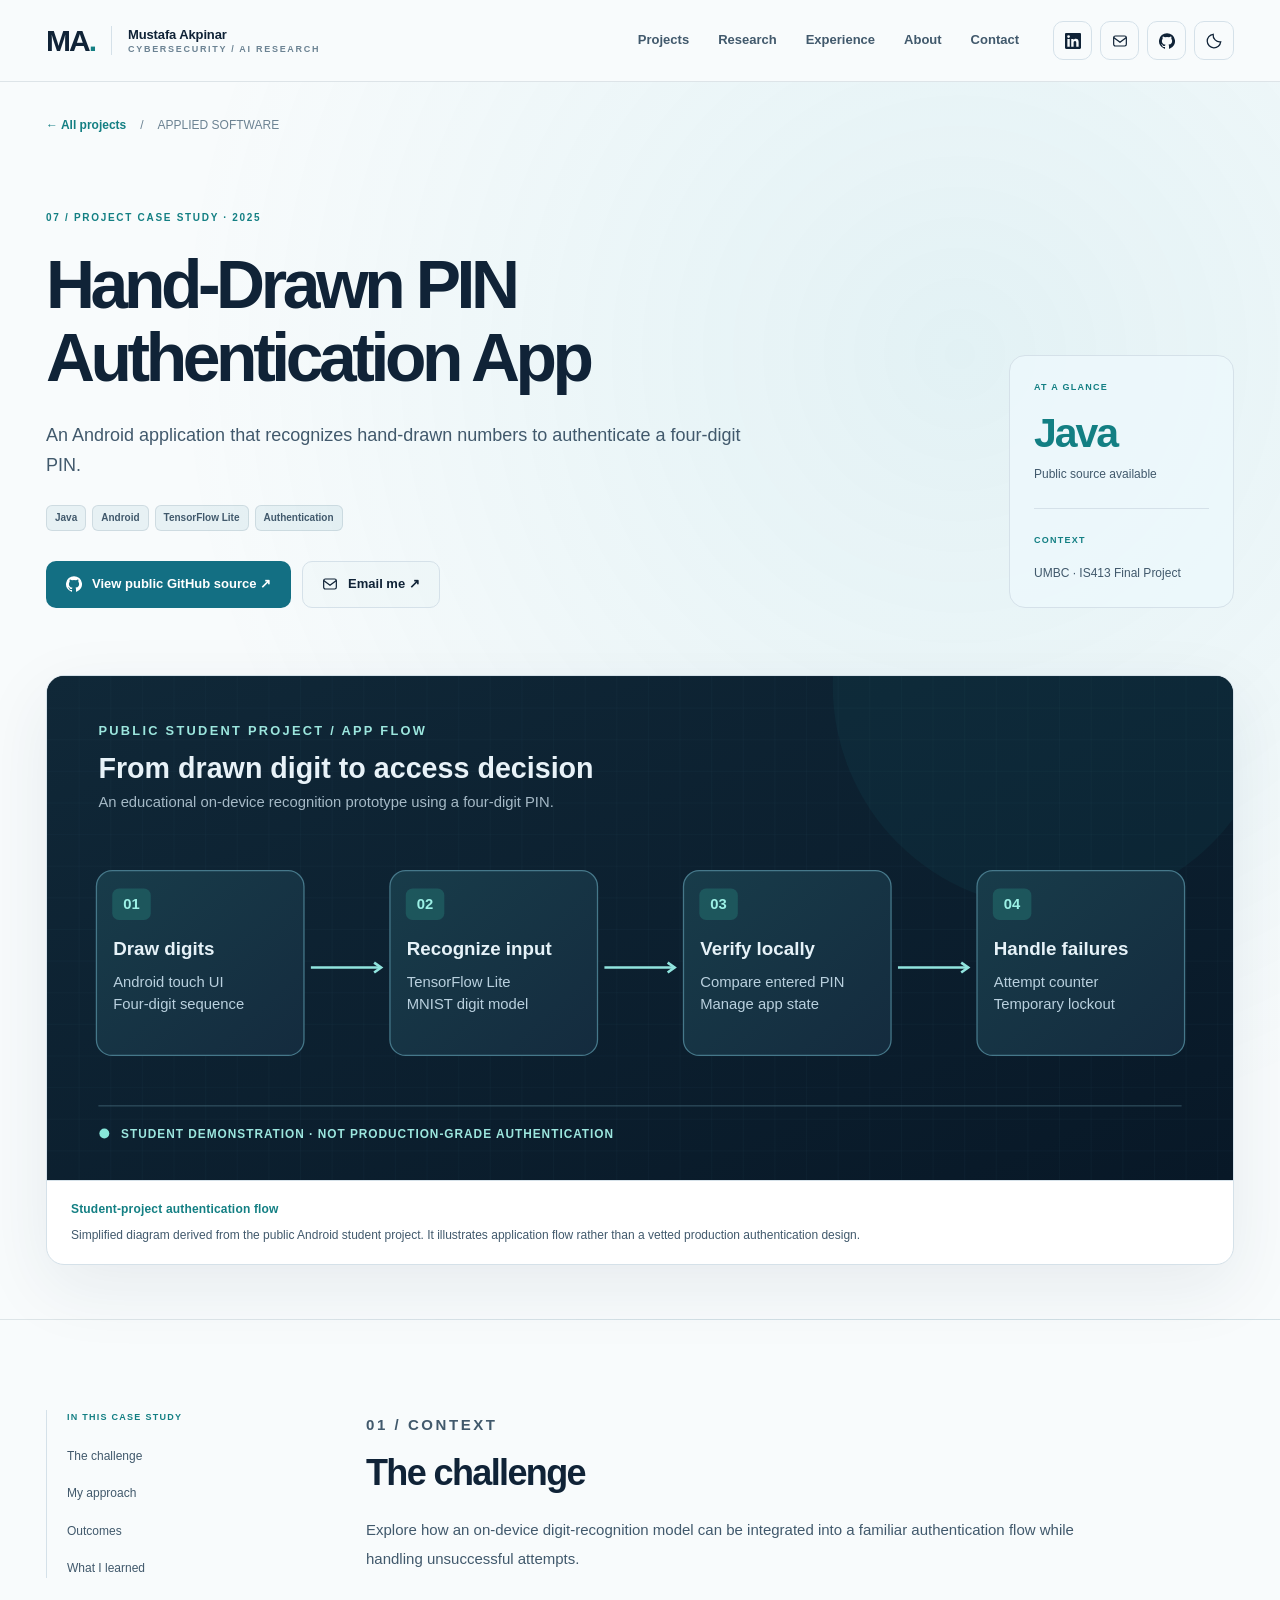
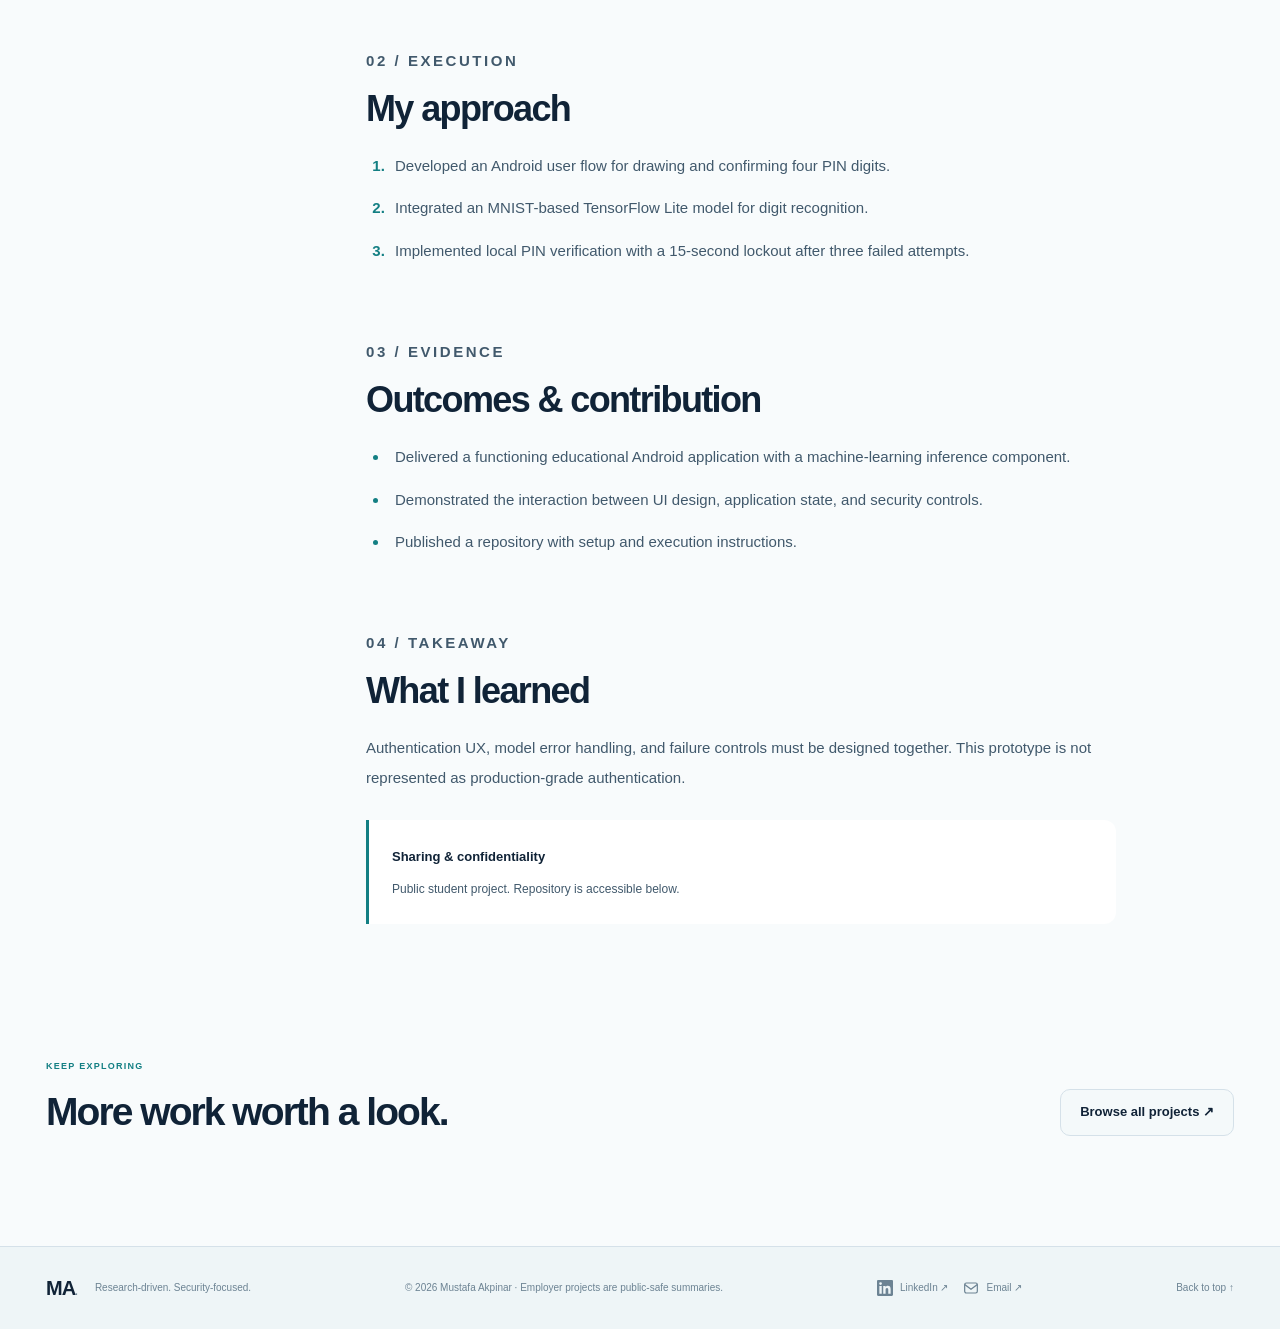
==== commit e678492b: "Fix oversized social icons and unify compact header buttons across portfolio" ====
--- a/projects/android-pin-auth.html
+++ b/projects/android-pin-auth.html
@@ -1,11 +1,9 @@
 <!DOCTYPE html>
-<html data-theme="light" lang="en"><head><meta charset="utf-8"/><meta content="width=device-width,initial-scale=1" name="viewport"/><meta content="#f8fbfc" name="theme-color"/><meta content="An Android application that recognizes hand-drawn numbers to authenticate a four-digit PIN." name="description"/><title>Hand-Drawn PIN Authentication App | Mustafa Akpinar</title><meta property="og:type" content="website"/><meta property="og:title" content="Mustafa Akpinar | Cybersecurity &amp; AI Research"/><link href="../assets/favicon.svg" rel="icon" type="image/svg+xml"/><link href="../styles.css" rel="stylesheet"/><script>try{const t=localStorage.getItem('ma-theme');if(t==='light'||t==='dark')document.documentElement.dataset.theme=t}catch(e){}</script></head><body><a class="skip-link" href="#main">Skip to content</a>
+<html data-theme="light" lang="en"><head><meta charset="utf-8"/><meta content="width=device-width,initial-scale=1" name="viewport"/><meta content="#f8fbfc" name="theme-color"/><meta content="An Android application that recognizes hand-drawn numbers to authenticate a four-digit PIN." name="description"/><title>Hand-Drawn PIN Authentication App | Mustafa Akpinar</title><meta property="og:type" content="website"/><meta property="og:title" content="Mustafa Akpinar | Cybersecurity &amp; AI Research"/><link href="../assets/favicon.svg" rel="icon" type="image/svg+xml"/><link href="../styles.css?v=14" rel="stylesheet"/><script>try{const t=localStorage.getItem('ma-theme');if(t==='light'||t==='dark')document.documentElement.dataset.theme=t}catch(e){}</script></head><body><a class="skip-link" href="#main">Skip to content</a>
 <header class="site-header" id="top"><div class="container header-inner">
 <a aria-label="Mustafa Akpinar, home" class="brand" href="../index.html#top"><span class="brand-mark">MA<span>.</span></span><span class="brand-copy"><strong>Mustafa Akpinar</strong><small>CYBERSECURITY / AI RESEARCH</small></span></a>
 <nav aria-label="Primary navigation" class="primary-nav" id="site-nav"><a href="../index.html#work">Projects</a><a href="../index.html#research">Research</a><a href="../index.html#experience">Experience</a><a href="../index.html#about">About</a><a href="../index.html#contact">Contact</a></nav>
-<div class="header-actions"><a class="social-nav-link" aria-label="Visit Mustafa Akpinar on LinkedIn (opens in a new tab)" href="https://www.linkedin.com/in/mustafa-akpinar-583558202/" target="_blank" rel="noopener noreferrer"><svg aria-hidden="true" focusable="false" class="contact-icon" viewBox="0 0 24 24" fill="currentColor"><path d="M20.447 20.452h-3.554v-5.569c0-1.328-.027-3.037-1.852-3.037-1.853 0-2.136 1.445-2.136 2.94v5.666H9.35V9h3.414v1.561h.049c.476-.9 1.637-1.85 3.37-1.85 3.601 0 4.268 2.37 4.268 5.455v6.286ZM5.337 7.433a2.062 2.062 0 1 1 0-4.124 2.062 2.062 0 0 1 0 4.124Zm1.782 13.019H3.555V9h3.564v11.452ZM22.225 0H1.771C.792 0 0 .774 0 1.729v20.542C0 23.227.792 24 1.771 24h20.451c.978 0 1.778-.773 1.778-1.729V1.729C24 .774 23.203 0 22.225 0Z"/></svg><span class="social-nav-label">LinkedIn</span></a><a class="social-nav-link" aria-label="Email Mustafa Akpinar" href="mailto:mmahir2004@gmail.com"><svg aria-hidden="true" focusable="false" class="contact-icon" viewBox="0 0 24 24" fill="none" stroke="currentColor" stroke-width="1.8" stroke-linecap="round" stroke-linejoin="round"><rect x="2.5" y="4.5" width="19" height="15" rx="2.5"/><path d="m3 7 9 7 9-7"/></svg><span class="social-nav-label">Email me</span></a><button aria-label="Switch to dark mode" class="theme-toggle" data-theme-toggle="" title="Toggle color theme"><svg aria-hidden="true" class="theme-sun" fill="none" stroke="currentColor" stroke-width="1.7" viewbox="0 0 24 24"><circle cx="12" cy="12" r="4"></circle><path d="M12 2v2m0 16v2M4.93 4.93l1.41 1.41m11.32 11.32 1.41 1.41M2 12h2m16 0h2M4.93 19.07l1.41-1.41M17.66 6.34l1.41-1.41"></path></svg><svg aria-hidden="true" class="theme-moon" fill="none" stroke="currentColor" stroke-width="1.7" viewbox="0 0 24 24"><path d="M20.9 13.1A9 9 0 0 1 10.9 3.1 9 9 0 1 0 20.9 13.1Z"></path></svg></button>
-<a class="github-btn" href="https://github.com/makpinar11" rel="noopener noreferrer" target="_blank">GitHub <span aria-hidden="true">↗</span></a>
-<button aria-controls="site-nav" aria-expanded="false" aria-label="Open navigation" class="nav-toggle"><span></span><span></span><span></span></button></div>
-</div></header><main id="main"><div class="detail-shell"><div class="container"><div class="breadcrumbs"><a href="../index.html#work">← All projects</a><span>/</span><span>APPLIED SOFTWARE</span></div><div class="detail-hero"><div><p class="section-kicker">07 / PROJECT CASE STUDY · 2025</p><h1>Hand-Drawn PIN Authentication App</h1><p class="detail-subtitle">An Android application that recognizes hand-drawn numbers to authenticate a four-digit PIN.</p><div class="tags"><span>Java</span><span>Android</span><span>TensorFlow Lite</span><span>Authentication</span></div><div class="detail-actions"><a class="btn btn-primary" href="https://github.com/makpinar11/IS413-Final-Project" rel="noopener noreferrer" target="_blank">View public GitHub source ↗</a><a class="btn btn-secondary contact-link" href="mailto:mmahir2004@gmail.com"><svg aria-hidden="true" focusable="false" class="contact-icon" viewBox="0 0 24 24" fill="none" stroke="currentColor" stroke-width="1.8" stroke-linecap="round" stroke-linejoin="round"><rect x="2.5" y="4.5" width="19" height="15" rx="2.5"/><path d="m3 7 9 7 9-7"/></svg>Email me ↗</a></div></div><aside class="detail-stat"><span class="micro-label">AT A GLANCE</span><strong>Java</strong><p>Public source available</p><hr/><span class="micro-label">CONTEXT</span><p>UMBC · IS413 Final Project</p></aside></div><div class="detail-visual"><figure class="architecture-figure"><img alt="Android application flow: user draws four digits, an on-device classifier interprets them, local verification occurs, then failure handling or access decision." height="510" loading="lazy" src="../assets/diagram-android-auth-flow.svg" width="1200"/><figcaption><strong>Student-project authentication flow</strong><span>Simplified diagram derived from the public Android student project. It illustrates application flow rather than a vetted production authentication design.</span><span class="diagram-swipe-hint">On smaller screens, swipe horizontally to explore the diagram →</span></figcaption></figure></div></div></div>
-<div class="container detail-layout"><div class="detail-nav"><span class="micro-label">IN THIS CASE STUDY</span><a href="#challenge">The challenge</a><a href="#approach">My approach</a><a href="#outcomes">Outcomes</a><a href="#lessons">What I learned</a></div><div class="detail-content"><section id="challenge"><p class="section-kicker">01 / CONTEXT</p><h2>The challenge</h2><p>Explore how an on-device digit-recognition model can be integrated into a familiar authentication flow while handling unsuccessful attempts.</p></section><section id="approach"><p class="section-kicker">02 / EXECUTION</p><h2>My approach</h2><ol><li>Developed an Android user flow for drawing and confirming four PIN digits.</li><li>Integrated an MNIST-based TensorFlow Lite model for digit recognition.</li><li>Implemented local PIN verification with a 15-second lockout after three failed attempts.</li></ol></section><section id="outcomes"><p class="section-kicker">03 / EVIDENCE</p><h2>Outcomes &amp; contribution</h2><ul><li>Delivered a functioning educational Android application with a machine-learning inference component.</li><li>Demonstrated the interaction between UI design, application state, and security controls.</li><li>Published a repository with setup and execution instructions.</li></ul></section><section id="lessons"><p class="section-kicker">04 / TAKEAWAY</p><h2>What I learned</h2><p>Authentication UX, model error handling, and failure controls must be designed together. This prototype is not represented as production-grade authentication.</p><div class="safe-note"><strong>Sharing &amp; confidentiality</strong><p>Public student project. Repository is accessible below.</p></div></section></div></div><div class="container next-project"><div><span class="micro-label">KEEP EXPLORING</span><h2>More work worth a look.</h2></div><a class="btn btn-secondary" href="../index.html#work">Browse all projects ↗</a></div></main><footer class="footer"><div class="container footer-inner"><div><strong>MA<span class="accent">.</span></strong><span>Research-driven. Security-focused.</span></div><p>© 2026 Mustafa Akpinar · Employer projects are public-safe summaries.</p><div class="footer-links"><a class="contact-link" href="https://www.linkedin.com/in/mustafa-akpinar-583558202/" target="_blank" rel="noopener noreferrer" aria-label="Mustafa Akpinar on LinkedIn"><svg aria-hidden="true" focusable="false" class="contact-icon" viewBox="0 0 24 24" fill="currentColor"><path d="M20.447 20.452h-3.554v-5.569c0-1.328-.027-3.037-1.852-3.037-1.853 0-2.136 1.445-2.136 2.94v5.666H9.35V9h3.414v1.561h.049c.476-.9 1.637-1.85 3.37-1.85 3.601 0 4.268 2.37 4.268 5.455v6.286ZM5.337 7.433a2.062 2.062 0 1 1 0-4.124 2.062 2.062 0 0 1 0 4.124Zm1.782 13.019H3.555V9h3.564v11.452ZM22.225 0H1.771C.792 0 0 .774 0 1.729v20.542C0 23.227.792 24 1.771 24h20.451c.978 0 1.778-.773 1.778-1.729V1.729C24 .774 23.203 0 22.225 0Z"/></svg>LinkedIn ↗</a><a class="contact-link" href="mailto:mmahir2004@gmail.com"><svg aria-hidden="true" focusable="false" class="contact-icon" viewBox="0 0 24 24" fill="none" stroke="currentColor" stroke-width="1.8" stroke-linecap="round" stroke-linejoin="round"><rect x="2.5" y="4.5" width="19" height="15" rx="2.5"/><path d="m3 7 9 7 9-7"/></svg>Email ↗</a></div><a href="#top">Back to top ↑</a></div></footer>
+<div class="header-actions"><a class="social-nav-link header-pill" aria-label="LinkedIn profile (opens in new tab)" href="https://www.linkedin.com/in/mustafa-akpinar-583558202/" target="_blank" rel="noopener noreferrer"><svg class="contact-icon" aria-hidden="true" focusable="false" width="16" height="16" viewBox="0 0 24 24" fill="currentColor"><path d="M20.447 20.452h-3.554v-5.569c0-1.328-.027-3.037-1.852-3.037-1.853 0-2.136 1.445-2.136 2.94v5.666H9.35V9h3.414v1.561h.049c.476-.9 1.637-1.85 3.37-1.85 3.601 0 4.268 2.37 4.268 5.455v6.286ZM5.337 7.433a2.062 2.062 0 1 1 0-4.124 2.062 2.062 0 0 1 0 4.124Zm1.782 13.019H3.555V9h3.564v11.452ZM22.225 0H1.771C.792 0 0 .774 0 1.729v20.542C0 23.227.792 24 1.771 24h20.451c.978 0 1.778-.773 1.778-1.729V1.729C24 .774 23.203 0 22.225 0Z"/></svg><span class="pill-label">LinkedIn</span></a><a class="social-nav-link header-pill" aria-label="Email Mustafa Akpinar" href="mailto:mmahir2004@gmail.com"><svg class="contact-icon" aria-hidden="true" focusable="false" width="16" height="16" viewBox="0 0 24 24" fill="none" stroke="currentColor" stroke-width="1.8" stroke-linecap="round" stroke-linejoin="round"><rect x="2.5" y="4.5" width="19" height="15" rx="2.5"/><path d="m3 7 9 7 9-7"/></svg><span class="pill-label">Email me</span></a><a class="github-btn header-pill" aria-label="GitHub profile (opens in new tab)" href="https://github.com/makpinar11" target="_blank" rel="noopener noreferrer"><svg class="contact-icon" aria-hidden="true" focusable="false" width="16" height="16" viewBox="0 0 24 24" fill="currentColor"><path d="M12 .297a12 12 0 0 0-3.793 23.386c.6.111.82-.261.82-.577v-2.234c-3.338.726-4.043-1.416-4.043-1.416-.546-1.387-1.333-1.756-1.333-1.756-1.089-.745.083-.729.083-.729 1.205.085 1.839 1.237 1.839 1.237 1.07 1.834 2.807 1.304 3.492.997.108-.775.418-1.305.762-1.605-2.665-.303-5.467-1.333-5.467-5.932 0-1.311.469-2.381 1.236-3.221-.124-.303-.536-1.524.117-3.176 0 0 1.008-.322 3.301 1.23a11.53 11.53 0 0 1 6.007 0c2.291-1.552 3.297-1.23 3.297-1.23.655 1.652.243 2.873.12 3.176.77.84 1.235 1.91 1.235 3.221 0 4.61-2.807 5.625-5.479 5.921.43.372.823 1.102.823 2.222v3.293c0 .319.216.694.825.576A12 12 0 0 0 12 .297Z"/></svg><span class="pill-label">GitHub</span></a><button aria-label="Switch to dark mode" class="theme-toggle" data-theme-toggle="" title="Toggle color theme"><svg aria-hidden="true" class="theme-sun" fill="none" stroke="currentColor" stroke-width="1.7" viewbox="0 0 24 24"><circle cx="12" cy="12" r="4"></circle><path d="M12 2v2m0 16v2M4.93 4.93l1.41 1.41m11.32 11.32 1.41 1.41M2 12h2m16 0h2M4.93 19.07l1.41-1.41M17.66 6.34l1.41-1.41"></path></svg><svg aria-hidden="true" class="theme-moon" fill="none" stroke="currentColor" stroke-width="1.7" viewbox="0 0 24 24"><path d="M20.9 13.1A9 9 0 0 1 10.9 3.1 9 9 0 1 0 20.9 13.1Z"></path></svg></button><button aria-controls="site-nav" aria-expanded="false" aria-label="Open navigation" class="nav-toggle"><span></span><span></span><span></span></button></div>
+</div></header><main id="main"><div class="detail-shell"><div class="container"><div class="breadcrumbs"><a href="../index.html#work">← All projects</a><span>/</span><span>APPLIED SOFTWARE</span></div><div class="detail-hero"><div><p class="section-kicker">07 / PROJECT CASE STUDY · 2025</p><h1>Hand-Drawn PIN Authentication App</h1><p class="detail-subtitle">An Android application that recognizes hand-drawn numbers to authenticate a four-digit PIN.</p><div class="tags"><span>Java</span><span>Android</span><span>TensorFlow Lite</span><span>Authentication</span></div><div class="detail-actions"><a class="btn btn-primary contact-link" href="https://github.com/makpinar11/IS413-Final-Project" rel="noopener noreferrer" target="_blank"><svg class="contact-icon" aria-hidden="true" focusable="false" width="16" height="16" viewBox="0 0 24 24" fill="currentColor"><path d="M12 .297a12 12 0 0 0-3.793 23.386c.6.111.82-.261.82-.577v-2.234c-3.338.726-4.043-1.416-4.043-1.416-.546-1.387-1.333-1.756-1.333-1.756-1.089-.745.083-.729.083-.729 1.205.085 1.839 1.237 1.839 1.237 1.07 1.834 2.807 1.304 3.492.997.108-.775.418-1.305.762-1.605-2.665-.303-5.467-1.333-5.467-5.932 0-1.311.469-2.381 1.236-3.221-.124-.303-.536-1.524.117-3.176 0 0 1.008-.322 3.301 1.23a11.53 11.53 0 0 1 6.007 0c2.291-1.552 3.297-1.23 3.297-1.23.655 1.652.243 2.873.12 3.176.77.84 1.235 1.91 1.235 3.221 0 4.61-2.807 5.625-5.479 5.921.43.372.823 1.102.823 2.222v3.293c0 .319.216.694.825.576A12 12 0 0 0 12 .297Z"/></svg>View public GitHub source ↗</a><a class="btn btn-secondary contact-link" href="mailto:mmahir2004@gmail.com"><svg aria-hidden="true" focusable="false" class="contact-icon" viewBox="0 0 24 24" fill="none" stroke="currentColor" stroke-width="1.8" stroke-linecap="round" stroke-linejoin="round" height="16"><rect x="2.5" y="4.5" width="19" height="15" rx="2.5"/><path d="m3 7 9 7 9-7"/></svg>Email me ↗</a></div></div><aside class="detail-stat"><span class="micro-label">AT A GLANCE</span><strong>Java</strong><p>Public source available</p><hr/><span class="micro-label">CONTEXT</span><p>UMBC · IS413 Final Project</p></aside></div><div class="detail-visual"><figure class="architecture-figure"><img alt="Android application flow: user draws four digits, an on-device classifier interprets them, local verification occurs, then failure handling or access decision." height="510" loading="lazy" src="../assets/diagram-android-auth-flow.svg" width="1200"/><figcaption><strong>Student-project authentication flow</strong><span>Simplified diagram derived from the public Android student project. It illustrates application flow rather than a vetted production authentication design.</span><span class="diagram-swipe-hint">On smaller screens, swipe horizontally to explore the diagram →</span></figcaption></figure></div></div></div>
+<div class="container detail-layout"><div class="detail-nav"><span class="micro-label">IN THIS CASE STUDY</span><a href="#challenge">The challenge</a><a href="#approach">My approach</a><a href="#outcomes">Outcomes</a><a href="#lessons">What I learned</a></div><div class="detail-content"><section id="challenge"><p class="section-kicker">01 / CONTEXT</p><h2>The challenge</h2><p>Explore how an on-device digit-recognition model can be integrated into a familiar authentication flow while handling unsuccessful attempts.</p></section><section id="approach"><p class="section-kicker">02 / EXECUTION</p><h2>My approach</h2><ol><li>Developed an Android user flow for drawing and confirming four PIN digits.</li><li>Integrated an MNIST-based TensorFlow Lite model for digit recognition.</li><li>Implemented local PIN verification with a 15-second lockout after three failed attempts.</li></ol></section><section id="outcomes"><p class="section-kicker">03 / EVIDENCE</p><h2>Outcomes &amp; contribution</h2><ul><li>Delivered a functioning educational Android application with a machine-learning inference component.</li><li>Demonstrated the interaction between UI design, application state, and security controls.</li><li>Published a repository with setup and execution instructions.</li></ul></section><section id="lessons"><p class="section-kicker">04 / TAKEAWAY</p><h2>What I learned</h2><p>Authentication UX, model error handling, and failure controls must be designed together. This prototype is not represented as production-grade authentication.</p><div class="safe-note"><strong>Sharing &amp; confidentiality</strong><p>Public student project. Repository is accessible below.</p></div></section></div></div><div class="container next-project"><div><span class="micro-label">KEEP EXPLORING</span><h2>More work worth a look.</h2></div><a class="btn btn-secondary" href="../index.html#work">Browse all projects ↗</a></div></main><footer class="footer"><div class="container footer-inner"><div><strong>MA<span class="accent">.</span></strong><span>Research-driven. Security-focused.</span></div><p>© 2026 Mustafa Akpinar · Employer projects are public-safe summaries.</p><div class="footer-links"><a class="contact-link" href="https://www.linkedin.com/in/mustafa-akpinar-583558202/" target="_blank" rel="noopener noreferrer" aria-label="Mustafa Akpinar on LinkedIn"><svg aria-hidden="true" focusable="false" class="contact-icon" viewBox="0 0 24 24" fill="currentColor" width="16" height="16"><path d="M20.447 20.452h-3.554v-5.569c0-1.328-.027-3.037-1.852-3.037-1.853 0-2.136 1.445-2.136 2.94v5.666H9.35V9h3.414v1.561h.049c.476-.9 1.637-1.85 3.37-1.85 3.601 0 4.268 2.37 4.268 5.455v6.286ZM5.337 7.433a2.062 2.062 0 1 1 0-4.124 2.062 2.062 0 0 1 0 4.124Zm1.782 13.019H3.555V9h3.564v11.452ZM22.225 0H1.771C.792 0 0 .774 0 1.729v20.542C0 23.227.792 24 1.771 24h20.451c.978 0 1.778-.773 1.778-1.729V1.729C24 .774 23.203 0 22.225 0Z"/></svg>LinkedIn ↗</a><a class="contact-link" href="mailto:mmahir2004@gmail.com"><svg aria-hidden="true" focusable="false" class="contact-icon" viewBox="0 0 24 24" fill="none" stroke="currentColor" stroke-width="1.8" stroke-linecap="round" stroke-linejoin="round" height="16"><rect x="2.5" y="4.5" width="19" height="15" rx="2.5"/><path d="m3 7 9 7 9-7"/></svg>Email ↗</a></div><a href="#top">Back to top ↑</a></div></footer>
 <script defer="" src="../script.js"></script></body></html>
--- a/styles.css
+++ b/styles.css
@@ -102,3 +102,15 @@
 @media(max-width:1350px){.header-actions .social-nav-link{width:39px;padding:0}.social-nav-label{display:none}}
 @media(max-width:680px){.header-inner{gap:8px}.header-actions{gap:5px}.header-actions .social-nav-link{width:35px;height:36px}.header-actions .theme-toggle,.header-actions .nav-toggle{width:36px;height:36px}}
 @media(max-width:360px){.brand-copy{display:none}}
+
+
+/* v14: three matching header buttons. Explicit SVG dimensions prevent oversized icons. */
+.contact-icon{display:inline-block;width:16px;height:16px;max-width:16px;max-height:16px;flex:0 0 16px;vertical-align:middle}
+.header-actions{gap:8px;flex-shrink:0}
+.header-actions .header-pill{box-sizing:border-box;min-height:39px;height:39px;width:auto;padding:0 12px;border:1px solid var(--line);border-radius:10px;background:transparent;color:var(--text);display:inline-flex;flex-direction:row;align-items:center;justify-content:center;gap:8px;font-size:12px;font-weight:740;line-height:1;white-space:nowrap;transition:background .2s,border-color .2s,color .2s}
+.header-actions .header-pill svg.contact-icon{display:block;width:16px;height:16px;max-width:16px;max-height:16px;min-width:16px;min-height:16px;flex:0 0 16px}
+.header-actions .header-pill .pill-label{display:inline;font-size:12px;line-height:1;white-space:nowrap}
+.header-actions .header-pill:hover{background:var(--surface-raised);color:var(--accent);border-color:var(--accent)}
+@media(max-width:1450px){.header-actions .header-pill{width:39px;min-width:39px;padding:0}.header-actions .header-pill .pill-label{display:none}}
+@media(max-width:1120px){.header-inner{gap:12px}.brand{margin-right:auto}.primary-nav{position:absolute;left:0;right:0;top:calc(100% - 1px);display:none;flex-direction:column;align-items:stretch;gap:0;margin:0;background:var(--header-bg);backdrop-filter:blur(16px);border-bottom:1px solid var(--line);padding:12px 22px 21px}.primary-nav.is-open{display:flex}.primary-nav a{padding:12px 16px;font-size:14px;border-bottom:1px solid var(--line-soft)}.nav-toggle{display:flex}}
+@media(max-width:680px){.header-inner{gap:8px}.brand-copy{display:none}.header-actions{gap:5px}.header-actions .header-pill{min-width:35px;width:35px;min-height:36px;height:36px;padding:0}.header-actions .theme-toggle,.header-actions .nav-toggle{width:36px;height:36px}}
